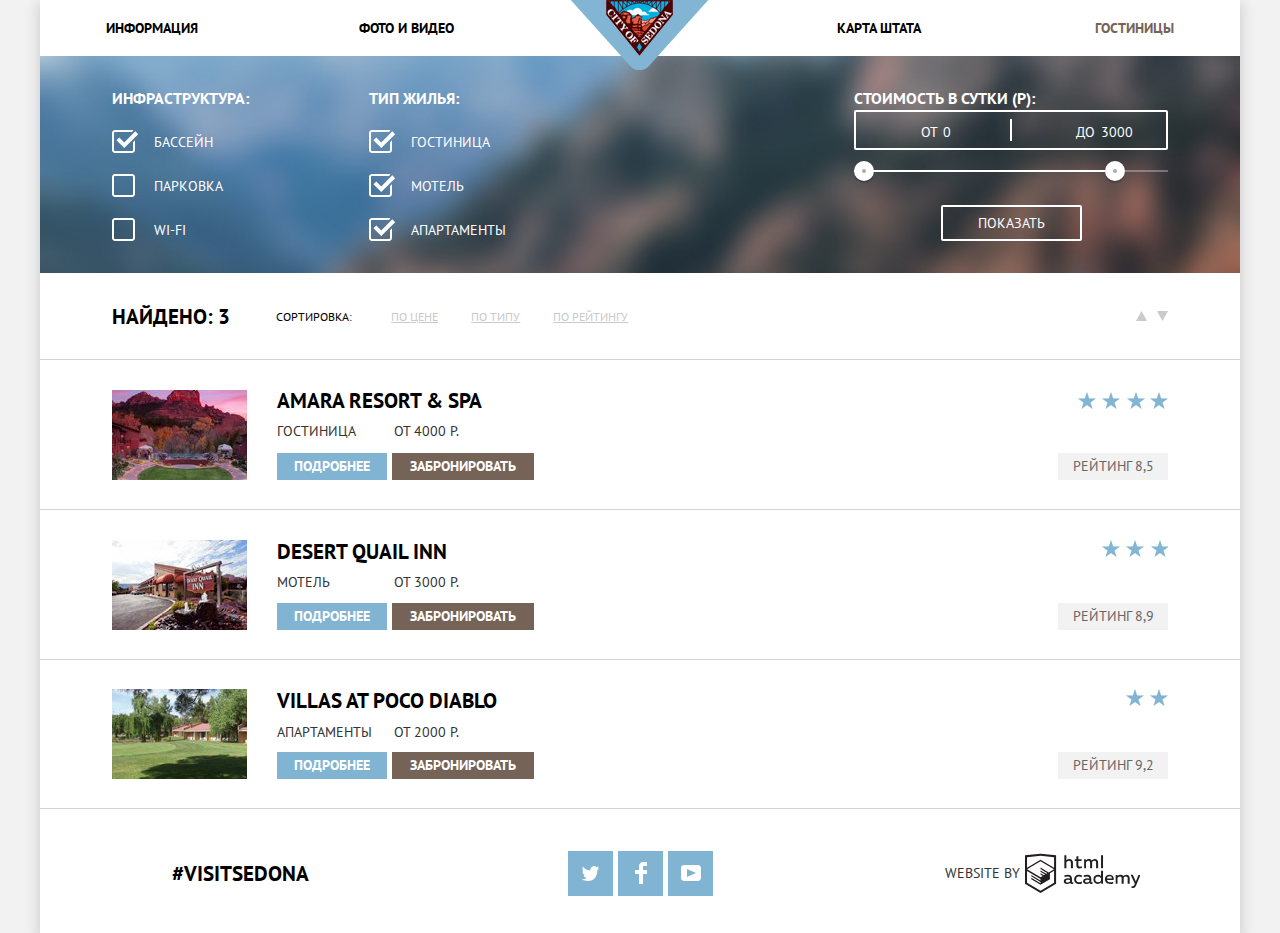
==== hotels.html @ 4eed8788 "финал" ====
<!DOCTYPE html>
<html lang="ru">
  <head>
    <meta charset="utf-8">
    <title>Седона-Отели</title>
    <link rel="stylesheet" href="css/normalize.css">
    <link rel="stylesheet" href="https://fonts.googleapis.com/css?family=PT+Sans:400,700">
    <link rel="stylesheet" href="css/min-styles.css">
  </head>
  <body>
   <div class="body-container">
    <header class="main-header">
      <nav class="main-nav">
        <ul class="main-linkslist">
          <li class="main-links-left"><a href="info.html">Информация</a></li>
          <li class="main-links-left"><a href="http://www.google.com">Фото и видео</a></li>
          <li class="main-links-right"><a href="http://www.google.com">Карта штата</a></li>
          <li class="main-links-right current-page"><a href="hotels.html">Гостиницы</a></li>
        </ul>
        <a class="header-logo" href="index.html">
          <img class="top-logo" src="img/logo.png" width="138" height="70" alt="Логотип Седона" title="Логотип Седона">
        </a>
      </nav>
    </header>
    
    <section class="hotels-form">
      <h2 class="visually-hidden">Список отелей</h2>
      <form action="https://echo.htmlacademy.ru" method="post">
      <h1 class="visually-hidden">Фильтр поиска гостиниц</h1>
      <div class="form-wrapper">
         <div class="form-infra">
             <span>ИНФРАСТРУКТУРА:</span>
                 <input type="checkbox" id="pool" name="pool"  checked>
                 <label tabindex="0" for="pool">БАССЕЙН</label>
             
                 <input type="checkbox" id="parking" name="parking" tabindex="0">
                 <label tabindex="0" for="parking">ПАРКОВКА</label>
                    
                 <input type="checkbox" id="wifi" name="wifi" tabindex="0">
                 <label tabindex="0" for="wifi">WI-FI</label>     
          </div>
          <div class="form-types">
              <span>ТИП ЖИЛЬЯ:</span>
                 <input type="checkbox" id="motel" name="motel" tabindex="0" checked >
                 <label tabindex="0" for="motel">ГОСТИНИЦА</label>
               
                 <input type="checkbox" name="hotel" id="hotel" tabindex="0" checked>
                 <label tabindex="0" for="hotel">МОТЕЛЬ</label>
                
                 <input type="checkbox" id="apartment" name="apartment" tabindex="0" checked>
                 <label tabindex="0" for="apartment">АПАРТАМЕНТЫ</label>
          </div>
          <div class="form-table">
              <p>Стоимость в сутки (р):</p>
              <div class="price-controls">
                  <label class="min-price">от <input type="text" name="min-price" value="0"></label>
                  <label class="max-price">до <input type="text" name="max-price" value="3000"></label>
              </div>
              <div class="range-controls">
                          <div class="scale">
                              <div class="bar"></div>
                          </div>
                            <div class="range-toggle range-toggle-min"></div>
                            <div class="range-toggle range-toggle-max"></div>
              </div>
              <button class="btn-transparent" type="submit">Показать</button>
          </div>
      </div>
      </form>
    </section>
    <section class="search-results">
        <h2 class="visually-hidden">Результаты поиска отеля</h2>
                <div class="found"><span>НАЙДЕНО: 3</span></div>
                <div class="sort-found">
                <ul class="sort-section">                
                <li><span>СОРТИРОВКА:</span></li>
                <li><a class="sort-price" href="#">ПО ЦЕНЕ</a></li>
                <li><a class="sort-type" href="#">ПО ТИПУ</a></li>
                <li><a class="sort-rate" href="#">ПО РЕЙТИНГУ</a></li>
            </ul>
        <div class="sort-buttons">
            <a class="sort-button" href="#">    
                <svg version="1.1" class="sort-button" id="btn-up" xmlns="http://www.w3.org/2000/svg" xmlns:xlink="http://www.w3.org/1999/xlink" x="0px" y="0px"
                 width="11px" height="10px" viewBox="0 0 11 10" enable-background="new 0 0 11 10" xml:space="preserve">
                <polygon class="sort-button" fill="#cacaca" points="5.5,0 0,10 11,10 "/>
                </svg>
            </a>
            <a class="sort-button" href="#" >
                <svg version="1.1" class="sort-button" id="btn-down" xmlns="http://www.w3.org/2000/svg" xmlns:xlink="http://www.w3.org/1999/xlink" x="0px"   y="0px"
                width="11px" height="10px" viewBox="0 0 11 10" enable-background="new 0 0 11 10" xml:space="preserve">
                <polyline class="sort-button" fill="#cacaca" points="5.5,10 0,0 11,0 "/>
                </svg>
            </a>       
                    </div>
        </div>
    </section>

    <section class="hotels-results">

      <div class="result-item">
          <div class="flex-img"><img src="img/amara-resort.jpg" width="135" height="90" alt="AMARA RESORT &amp; SPA" title="AMARA RESORT &amp; SPA"></div>
        <div class="box-flex">
        <div class="hotel-flex">    
            <a class="hotel-name" href="#" target="_blank">AMARA RESORT &amp; SPA</a>
            <img src="img/hotel-stars.png" width="90" height="17" alt="Рейтинг заведения" title="Рейтинг заведения">
        </div>
        <div class="hotel-price">
            <span>ГОСТИНИЦА</span>
            <span>ОТ 4000 Р.</span>
        </div>
        <div class="hotel-details">
        <a class="button-details" href="#" target="_blank">ПОДРОБНЕЕ</a>
        <a class="button-book" href="#">ЗАБРОНИРОВАТЬ</a>
        <span class="rate-info">РЕЙТИНГ 8,5</span>
        </div>
        </div>
      </div>

      <div class="result-item">
          <div class="flex-img"><img src="img/desert.jpg" width="135" height="90" alt="DESERT QUAIL INN" title="DESERT QUAIL INN"></div>
          <div class="box-flex">
          <div class="hotel-flex">
          <a class="hotel-name" href="#" target="_blank">DESERT QUAIL INN</a>
              <div class="three-stars"><img src="img/hotel-stars.png" width="90" height="17" alt="Рейтинг заведения" title="Рейтинг заведения"></div>
              </div>
          <div class="hotel-price">
              <span>МОТЕЛЬ</span>
              <span>ОТ 3000 Р.</span>
          </div>
          <div class="hotel-details">
          <a class="button-details" href="#" target="_blank">ПОДРОБНЕЕ</a>
          <a class="button-book" href="#">ЗАБРОНИРОВАТЬ</a>
          <span class="rate-info">РЕЙТИНГ 8,9</span>
          </div>
          </div>
      </div>

      <div class="result-item">
        <div class="flex-img"><img src="img/villas.jpg" width="135" height="90" alt="VILLAS AT POCO DIABLO" title="VILLAS AT POCO DIABLO"></div>
        <div class="box-flex">
        <div class="hotel-flex">
        <a class="hotel-name" href="#" target="_blank">VILLAS AT POCO DIABLO</a>
        <div class="two-stars"><img src="img/hotel-stars.png" width="90" height="17" alt="Рейтинг заведения" title="Рейтинг заведения"></div>
        </div>
        <div class="hotel-price">
            <span>АПАРТАМЕНТЫ</span>
            <span>ОТ 2000 Р.</span> 
        </div>
        <div class="hotel-details">
        <a class="button-details" href="#" target="_blank">ПОДРОБНЕЕ</a>
        <a class="button-book" href="#">ЗАБРОНИРОВАТЬ</a>
        <span class="rate-info">РЕЙТИНГ 9,2</span>
      </div>
      </div>
      </div>
    </section>

    <footer class="hotel-footer">
          
            
             <span class="hash">#visitsedona</span>
              
            <div class="footer-social">
              <ul class="footer-links">
                <li><a class="social-button" href="#"><img src="img/t.svg" width="17" height="15" alt="Twitter icon" title="Наш Twitter"></a></li>
                <li><a class="social-button" href="#"><img src="img/fb-icon.svg" width="12" height="22" alt="Facebook icon" title="Наш Facebook"></a></li>
                <li><a class="social-button" href="#"><img src="img/youtube.svg" width="20" height="16" alt="Youtube icon" title="Наш Youtube"></a></li>
              </ul>
            </div>
            <div class="website-logo">
              <span class="website-span">website by</span>
                <div class="website-link"><a href="https://htmlacademy.ru/intensive/htmlcss" target="_blank">
                    <svg class="html-logo" id="Layer_1" data-name="Layer 1" xmlns="http://www.w3.org/2000/svg" viewBox="0 0 113 39" width="115" height="41"><title>HTML Академия</title><path class="html-logo" d="M401.93,351.51a2.07,2.07,0,0,0,.58-0.11v1.4a3.41,3.41,0,0,1-1.24.22,1.75,1.75,0,0,1-1.75-1,5.08,5.08,0,0,1-3.3,1.13c-1.59,0-3.06-.87-3.06-2.68,0-2.24,2.08-2.93,3.9-2.93a11.63,11.63,0,0,1,2.28.26v-0.31c0-1.09-.8-1.86-2.3-1.86a7.79,7.79,0,0,0-3.15.67v-1.79a10.72,10.72,0,0,1,3.35-.58c2.48,0,4,1.18,4,3.83v3.14A0.57,0.57,0,0,0,401.93,351.51Zm-6.76-1.19a1.42,1.42,0,0,0,1.64,1.29,3.56,3.56,0,0,0,2.53-1V349.1a10.21,10.21,0,0,0-1.9-.22C396.34,348.89,395.17,349.23,395.17,350.33Z" transform="translate(-355.09 -323.29)" fill="#231f20"/><path class="html-logo" d="M408.15,343.91a5.29,5.29,0,0,1,2.7.67v1.79a4.28,4.28,0,0,0-2.42-.73,2.89,2.89,0,1,0,0,5.76,5.26,5.26,0,0,0,2.55-.67v1.8a6.58,6.58,0,0,1-2.9.6,4.42,4.42,0,0,1-4.72-4.54A4.54,4.54,0,0,1,408.15,343.91Z" transform="translate(-355.09 -323.29)" fill="#231f20"/><path class="html-logo" d="M420.93,351.51a2.07,2.07,0,0,0,.58-0.11v1.4a3.41,3.41,0,0,1-1.24.22,1.75,1.75,0,0,1-1.75-1,5.08,5.08,0,0,1-3.3,1.13c-1.59,0-3.06-.87-3.06-2.68,0-2.24,2.08-2.93,3.9-2.93a11.63,11.63,0,0,1,2.28.26v-0.31c0-1.09-.8-1.86-2.3-1.86a7.79,7.79,0,0,0-3.15.67v-1.79a10.72,10.72,0,0,1,3.35-.58c2.48,0,4,1.18,4,3.83v3.14A0.57,0.57,0,0,0,420.93,351.51Zm-6.76-1.19a1.42,1.42,0,0,0,1.64,1.29,3.56,3.56,0,0,0,2.53-1V349.1a10.21,10.21,0,0,0-1.9-.22C415.33,348.89,414.17,349.23,414.17,350.33Z" transform="translate(-355.09 -323.29)" fill="#231f20"/><path class="html-logo" d="M431.76,340.14V352.9H430v-1.39a4.07,4.07,0,0,1-3.35,1.62,4.62,4.62,0,0,1,0-9.22,4,4,0,0,1,3.15,1.37v-5.14h2ZM427,345.62a2.9,2.9,0,0,0,0,5.8,3,3,0,0,0,2.79-1.84v-2.13A3.06,3.06,0,0,0,427,345.62Z" transform="translate(-355.09 -323.29)" fill="#231f20"/><path class="html-logo" d="M438.08,343.91c3.48,0,4.68,2.81,4.12,5.34h-6.58c0.22,1.57,1.75,2.22,3.35,2.22a6.41,6.41,0,0,0,2.77-.62v1.68a7.5,7.5,0,0,1-3.14.6c-2.68,0-5-1.53-5-4.61A4.39,4.39,0,0,1,438.08,343.91Zm0.09,1.62a2.39,2.39,0,0,0-2.57,2.26h4.85A2.06,2.06,0,0,0,438.17,345.53Z" transform="translate(-355.09 -323.29)" fill="#231f20"/><path class="html-logo" d="M444.19,352.9v-8.75h1.73v1.09a4,4,0,0,1,2.92-1.33,3,3,0,0,1,2.73,1.4,4.33,4.33,0,0,1,3.06-1.4,3.21,3.21,0,0,1,3.32,3.52v5.47h-2v-5.41a1.67,1.67,0,0,0-1.73-1.84,2.94,2.94,0,0,0-2.17,1.18c0,0.2,0,.4,0,0.6v5.47h-2v-5.41a1.67,1.67,0,0,0-1.73-1.84,3.11,3.11,0,0,0-2.32,1.35v5.91h-2Z" transform="translate(-355.09 -323.29)" fill="#231f20"/><path class="html-logo" d="M466.56,344.15h2l-4.1,9.93c-0.95,2.28-2.19,3-3.52,3a5,5,0,0,1-1.15-.15v-1.66a3,3,0,0,0,.89.13c0.95,0,1.66-.67,2.17-2l0.18-.44-4.16-8.82H461l3,6.6Z" transform="translate(-355.09 -323.29)" fill="#231f20"/><path class="html-logo" d="M395.75,324.82v5a4,4,0,0,1,2.83-1.2,3.41,3.41,0,0,1,3.61,3.57v5.41h-2v-5.16a1.9,1.9,0,0,0-2-2.1,3.08,3.08,0,0,0-2.44,1.46v5.8h-2V324.82h2Z" transform="translate(-355.09 -323.29)" fill="#231f20"/><path class="html-logo" d="M407.52,325.71v3.12h3.17v1.71h-3.17v4c0,1.15.53,1.53,1.66,1.53a4.71,4.71,0,0,0,1.77-.35v1.68a7.14,7.14,0,0,1-2.35.38,2.68,2.68,0,0,1-3-2.88v-4.38H404v-1.71h1.57v-2.64Z" transform="translate(-355.09 -323.29)" fill="#231f20"/><path class="html-logo" d="M413.19,337.58v-8.75h1.73v1.09a4,4,0,0,1,2.92-1.33,3,3,0,0,1,2.73,1.4,4.33,4.33,0,0,1,3.06-1.4,3.21,3.21,0,0,1,3.32,3.52v5.47h-2v-5.41a1.67,1.67,0,0,0-1.73-1.84,2.94,2.94,0,0,0-2.17,1.18c0,0.2,0,.4,0,0.6v5.47h-2v-5.41a1.67,1.67,0,0,0-1.73-1.84,3.11,3.11,0,0,0-2.32,1.35v5.91h-2Z" transform="translate(-355.09 -323.29)" fill="#231f20"/><rect class="html-logo" x="74.72" y="1.52" width="1.95" height="12.76" fill="#231f20"/><path class="html-logo" d="M370.53,323.31l-0.16,0-15.28,1.6v28L370.37,362l15.28-9.09v-28Zm13.12,28.45-13.28,7.9-13.28-7.9V340.28l13.22,7.87,0,1.43-9.07-5.4v1.38l9.11,5.47,0,1.46-9.1-5.42v1.38l9.11,5.47h0l9.19-5.5v-1.39h0v-4.52l4.1-2.45v11.67Zm0-13.16L380,340.74h0l-1.68,1-8-4.76v1.38l6.84,4.07-0.06,0-0.15.09-1,.57-5.64-3.36v1.38l4.45,2.65-1.05.7,0,0-3.36-2v1.38l2.21,1.3-2.25,1.35-13.16-7.82,13.17-7.92h0Zm0-1.39-13.35-7.87h0l-13.2,7.86v-10.5l13.28-1.39,13.28,1.39v10.51Z" transform="translate(-355.09 -323.29)" fill="#231f20"/>
      </svg>

      
                </a>
                </div>
            </div>
            
        </footer>
    </div>
  </body>
</html>
---- css/min-styles.css ----
.main-linkslist a,body{font-size:14px;font-family:"PT Sans",Arial,sans-serif;text-transform:uppercase}.feature-list h3,.main-linkslist a,body{text-transform:uppercase}.body-container{margin-left:40px;margin-right:40px;box-shadow:0 5px 12px 2px rgba(194,194,194,.72);box-sizing:border-box;max-width:1200px}body{margin:0;padding:0;color:#333;font-weight:400;line-height:21px;background-color:#f2f2f2}.intro-box,.main-nav,.top-text{background-color:#fff}a{text-decoration:none}.main-nav{position:relative;height:56px}.header-logo{position:absolute;bottom:-1px;left:50%;top:34%;z-index:1;transform:translate(-50%,-50%)}.feature-list,.footer-links,.main-linkslist{list-style:none}.main-linkslist{padding-left:5.5%;padding-right:5.5%;display:flex;justify-content:space-between;margin:0}.main-linkslist li{width:20%;padding-top:15px}.main-features,.shape-top{width:100%}.main-linkslist li:first-child{text-align:left;padding-right:2.27%}.main-linkslist li:nth-child(2){text-align:left;padding-right:9%}.main-linkslist li:last-child,.main-linkslist li:nth-child(3){text-align:right;padding-left:2.27%}.feature-left,.feature-list,.feature-right-bridge,.intro-box,.top-text,aside{text-align:center}.main-linkslist a{color:#000;font-weight:700;line-height:26px}.intro-box h1,.main-text-under{font-family:"PT Sans" Arial sans-serif;line-height:26px}.main-linkslist a:hover{color:#81b3d2}.main-linkslist a:active{color:#cacaca}.main-linkslist a:focus{color:#81b3d2}.current-page a{color:#766357}.top-text{position:relative;height:510px;background-image:url(../img/background-photo.jpg);background-repeat:no-repeat;background-size:cover;background-position:50% 21%}.feature-left-bridge,.feature-right{background-repeat:no-repeat;background-size:cover;background-position:50% 54%}.shape-top{position:absolute;bottom:0;left:0}.welcome{margin-top:76px}.intro-box{display:flex;flex-direction:column;align-items:center;justify-content:center;height:215px}.feature-list,.main-features{flex-direction:row;display:flex}.intro-box h1{font-size:21px;color:#000;font-weight:700;padding-top:5px}.main-text-under{font-size:14px;color:#333;font-weight:400}.feature-left{display:flex;flex-direction:column;justify-content:space-between;align-items:center;background-color:#81b3d2;width:33%;height:255px;color:#fff;padding:47px 0 60px;box-sizing:border-box}.feature-left h2,.feature-left p,.feature-list{padding:0;margin:0}.feature-right{background-color:#fff;background-image:url(../img/Layer-10.jpg);width:67%;height:255px}.feature-list h3{font-size:21px;font-family:"PT Sans";color:#000;font-weight:700;line-height:21px}aside h3,aside p{font-family:"PT Sans",Arial,sans-serif}.feature-list{width:100%;justify-content:space-around}.feature-list li{width:33%}.main-features-reverse{display:flex;flex-direction:row}.feature-right-bridge{display:flex;flex-direction:column;justify-content:space-between;align-items:center;background-color:#81b3d2;width:33%;height:255px;color:#fff;padding:47px 0 60px;box-sizing:border-box}.feature-right-bridge h2,.feature-right-bridge p{margin:0;padding:0}.feature-left-bridge{background-color:#fff;background-image:url(../img/Layer-5.jpg);width:67%;height:255px}.feature-box,.feature-box ul{height:330px}.feature-box{background-color:#fff;display:flex;justify-content:center;align-items:center}.feature-box li,.second-feature-box li{flex-direction:column;box-sizing:border-box;display:flex}.feature-box li{height:100%;justify-content:space-between;align-items:center;padding:60px 0 80px}.feature-box h3,.feature-box p,.second-feature-box h3,.second-feature-box p{margin:0;padding:0}.second-feature-box{display:flex;justify-content:center;align-items:center;height:255px;background-color:#f2f2f2}.second-feature-box ul{height:255px}.second-feature-box li{height:100%;justify-content:space-between;align-items:center;padding:49px 0 60px}.website-link a,aside{flex-direction:column}aside{background-color:#fff;height:295px;display:flex;justify-content:flex-start;align-items:center}aside h3{font-size:30px;line-height:36px;font-weight:700;margin-top:57px;margin-bottom:0;padding:0}aside p{font-size:14px;line-height:24px;font-weight:400;padding-top:5px;color:#000}.position-box{position:relative}.first-calendar{position:absolute;right:5px;top:4.5px;opacity:.3}.first-calendar:hover,.second-calendar:hover{opacity:1}.first-calendar:active,.second-calendar:active{fill:#81b3d2}.second-calendar{position:absolute;right:5px;top:70px;opacity:.3}.kids-minus,.kids-plus,.position-minus,.position-plus{color:#a9a9a9;font-size:30px;position:absolute;top:24%}.position-plus{right:4%}.position-minus{left:56%}.kids-plus{right:5%}.kids-minus{left:42%}.kids-minus:hover,.kids-plus:hover,.position-minus:hover,.position-plus:hover{color:#000}.kids-minus:active,.kids-plus:active,.position-minus:active,.position-plus:active{color:#81b3d2}.hash,.search2{color:#000}.adults-line{width:50%}.kids-line{width:62%}.main-footer{display:flex;flex-direction:column-reverse;position:relative;height:595px;background-color:#fff}.footer-wrap,.hotel-footer{flex-direction:row;height:120px;background-color:#fff;display:flex}.hotels-form p{margin:0;padding:0;font-size:16px;line-height:21px;font-weight:700;font-family:"PT Sans",Arial,sans-serif}.hash,.search-top,.search2{font-size:21px}.form-button,.position-box input,.position-box label,.position-box-people input,.position-box-people label,.search-top,.search2{line-height:26px;font-weight:700;font-family:"PT Sans",Arial,sans-serif;text-transform:uppercase}.footer-wrap{padding-bottom:5px;justify-content:flex-start;align-items:center;opacity:.9;width:100%;position:absolute;z-index:5}.hotel-footer{padding-top:4px;justify-content:flex-start;align-items:center}.footer-links{display:flex;flex-direction:row;justify-content:center;margin:0;padding:0}.footer-social,.found{justify-content:flex-start}.footer-social{display:flex;align-items:center;padding-left:21.6%;width:150px}.social-button{display:flex;justify-content:center;align-items:center;width:45px;height:45px;margin-right:5px;background-color:#81b3d2;box-sizing:inherit}.social-button:hover{background-color:#669ec0}.social-button:active{background-color:#5496bd}.social-button img:active{opacity:.3}.hash{font-weight:700;padding-left:11%}.website-logo{display:flex;align-items:center;justify-content:center;padding-left:18.5%}svg:hover .html-logo{fill:#669ec0}svg:active .html-logo{fill:#bdbbbc}.website-link a{display:flex;justify-content:center;align-items:center}.website-link,.website-span{padding-left:5px}.search-form{width:570px;height:480px}.map{width:100%;height:595px;border:0}.search-hotel-form,.search-top{width:570px;position:absolute;left:24.8%}.search-hotel-form{display:flex;animation:bounce .4s;z-index:12;flex-direction:column;justify-content:flex-start;align-items:center;background:#fff;top:2171px;height:400px;box-shadow:0 17px 25px 5px rgba(204,204,204,.52)}.search-hide{display:none}@keyframes bounce{0%{transform:translateY(900px)}100%,70%,90%{transform:translateY(0)}}.search-top{display:flex;justify-content:center;align-items:center;background-color:#766357;height:87px;color:#fff;border-style:none;top:2084px}.search-top:hover{background-color:#604e43}.search-top:active{background-color:#503e33;color:#928a85}.search-top h3{color:#fff}.form-text{background-color:#f2f2f2}.form-text:hover{background-color:#ebebeb}.form-text:focus{background-color:#fff;border:1px solid #e5e5e5}.position-box{display:flex;flex-direction:column;margin-top:55px;box-sizing:inherit}.flex-adults,.flex-align{justify-content:space-between;display:flex}.flex-align{align-items:center;margin-bottom:30px;box-sizing:inherit}.position-box input{width:73%;height:35px;padding-left:12px;box-sizing:inherit}.flex-adults{align-items:center;width:225px;position:relative}.flex-kids{display:flex;justify-content:space-between;align-items:center;width:40%;position:relative}.position-box-people{width:100%;display:flex;flex-direction:row;justify-content:space-between;margin-bottom:55px;box-sizing:inherit}.position-box-people input{background-color:#f2f2f2;height:35px;text-align:center;box-sizing:inherit}.position-box input,.position-box label,.position-box-people input,.position-box-people label{font-size:14px;color:#000;border-style:hidden}.form-button{width:460px;height:60px;background-color:#81b3d2;font-size:21px;color:#fff;border-style:none}.form-button:hover{background-color:#669ec0}.form-button:active{background-color:#5496bd;color:#94b9d2}.hotels-form{height:217px;background-color:#fff;background-image:url(../img/hotels-background.jpg);background-repeat:no-repeat;background-size:cover;background-position:center}.form-wrapper{display:flex;flex-direction:row;padding:0 72px;justify-content:flex-start;height:217px}.form-types{margin-left:11.4%}.form-table{margin-left:auto}.form-infra span,.form-types span{font-size:16px;font-family:"PT Sans",Arial,sans-serif;color:#fff;font-weight:700;text-transform:uppercase}.form-infra,.form-table,.form-types{display:flex;flex-direction:column;justify-content:space-between;padding:32px 0;height:100%;box-sizing:border-box;color:#fff;font-weight:700}.form-infra label,.form-table label,.form-types label{font-size:14px;font-family:"PT Sans",Arial,sans-serif;color:#fff;font-weight:400;text-transform:uppercase}.form-infra input[type=checkbox],.form-infra input[type=checkbox]:checked,.form-types input[type=checkbox],.form-types nput[type=checkbox]:checked{display:none}.form-infra label,.form-types label{padding-left:42px;padding-top:2px;box-sizing:inherit}.form-infra input[type=checkbox]:checked+label,.form-types input[type=checkbox]:checked+label{content:"";display:inline-block;height:23px;vertical-align:middle;background-image:url(../img/method.svg);background-repeat:no-repeat}.form-infra input[type=checkbox]+label,.form-types input[type=checkbox]+label{content:"";display:inline-block;height:23px;vertical-align:middle;background-image:url(../img/checkbox-off.svg);background-repeat:no-repeat}.filter-range{width:330px;color:#fff;text-transform:uppercase}.filter-range-title{margin-bottom:9px;font-weight:600;font-size:16px;line-height:21px}.price-controls{position:relative;height:36px;margin-bottom:20px;font-size:0;border:2px solid #fff;border-radius:2px}.price-controls::after{content:"";position:absolute;top:50%;left:50%;width:2px;height:22px;background:#fff;transform:translate(-50%,-50%)}.price-controls label{display:inline-block;font-size:14px;line-height:38px;vertical-align:top;cursor:pointer}.price-controls .max-price,.price-controls .min-price{width:90px;padding-left:65px}.price-controls input{width:50px;margin:0;color:inherit;font:inherit;background:0 0;border:none}.found,.sort-section{font-family:"PT Sans",Arial,sans-serif}.range-controls{position:relative;margin-bottom:32px}.range-controls .scale{height:2px;background:rgba(255,255,255,.3)}.range-controls .bar{width:80%;height:2px;background:#fff}.range-toggle{position:absolute;top:-9px;width:4px;height:4px;background:#ababab;border:8px solid #fff;border-radius:50%;box-shadow:0 2px 1px 0 rgba(0,1,1,.2);cursor:pointer}.range-toggle:hover{background:#1c4f80}.range-toggle-min{left:0}.range-toggle-max{left:80%}.btn-transparent{display:block;margin:0 auto;padding:6px 35px;font-size:14px;line-height:20px;color:#fff;text-transform:uppercase;background:0 0;border:2px solid #fff;border-radius:2px;cursor:pointer}.btn-transparent:hover{color:#000;background:#fff}.search-results{display:flex;flex-direction:row;height:86px;padding:0 72px;background-color:#fff;box-sizing:inherit}.search-results ul{padding:0}.sort-buttons{display:flex;align-items:center;margin-left:auto}.sort-button:nth-child(2){margin-left:10px}svg:active .sort-button{opacity:1;fill:#81b3d2}.found{display:flex;align-items:center;font-size:21px;color:#000;font-weight:700;text-transform:uppercase;width:13%}.sort-found{display:flex;justify-content:flex-start;align-items:center;width:87%;margin-left:auto}.sort-section li:first-child{margin-right:36px;margin-left:27px;color:#000}.sort-section li:nth-child(2),.sort-section li:nth-child(3){margin-right:30px}.sort-section{font-size:12px;line-height:18px;font-weight:400;text-transform:uppercase;color:#cacaca}.sort-section a:link{color:#cacaca;text-decoration:underline}.sort-section a:hover{color:#81b3d2;text-decoration:underline}.sort-section a:active{color:#000;text-decoration:none}.search-results li{display:inline-block;vertical-align:middle}.result-item{display:flex;flex-direction:row;justify-content:flex-start;align-items:center;height:150px;box-sizing:border-box;width:100%;padding:30px 72px;border-top:1px solid #d3d3d3;background-color:#fff}.result-item:nth-child(3){border-bottom:1px solid #d3d3d3}.flex-img{display:flex;justify-content:center;align-items:center}.box-flex{display:flex;flex-direction:column;justify-content:space-between;width:100%;height:90px;margin-left:30px}.three-stars,.two-stars{margin-left:auto;overflow:hidden}.hotel-name{font-size:21px;font-family:"PT Sans" Arial sans-serif;color:#000;font-weight:700;text-transform:uppercase}.hotel-name:hover{color:#81b3d2}.hotel-name:active{color:#cacaca}.three-stars{width:66px}.two-stars{width:42px}.hotel-flex{display:flex;flex-direction:row;justify-content:space-between;align-items:center}.hotel-flex h3{margin:0;padding:0}.hotel-price{display:flex;flex-direction:row;justify-content:space-between;align-items:flex-end;width:182px}.hotel-details{display:flex;justify-content:flex-start;flex-direction:row}.button-book,.button-details{justify-content:center;font-weight:700;display:flex;height:27px;font-size:14px;font-family:"PT Sans",Arial,sans-serif;text-transform:uppercase}.button-details{align-items:center;width:110px;background-color:#81b3d2;color:#fff;margin-right:5px}.button-details:hover{background-color:#669ec0}.button-details:active{background-color:#5496bd;color:#88b6d1}.button-book{align-items:center;width:142px;background-color:#766357;color:#fff}.button-book:hover{background-color:#604e43}.button-book:active{background-color:#503e33;color:#857871}.rate-info{display:flex;justify-content:center;align-items:center;height:27px;width:110px;background-color:#f2f2f2;font-size:14px;font-family:"PT Sans",Arial,sans-serif;color:#666;font-weight:400;text-transform:uppercase;margin-left:auto}.search-hotel-form input{border:1px solid #fff}.visually-hidden{position:absolute;width:1px;height:1px;margin:-1px;border:0;padding:0;clip:rect(0 0 0 0);overflow:hidden}
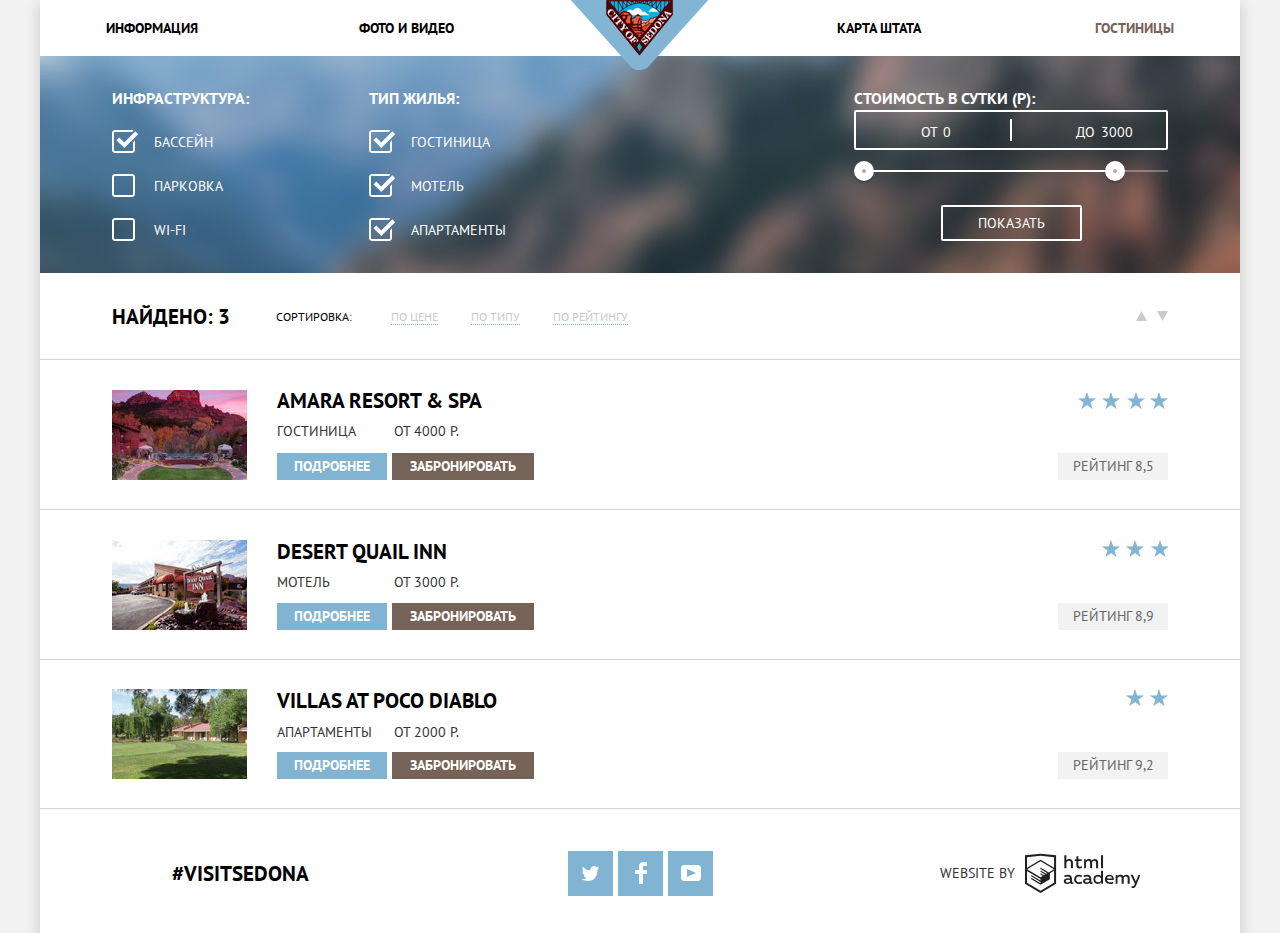
==== commit 9fa38457: "правки после проверки" ====
--- a/hotels.html
+++ b/hotels.html
@@ -5,7 +5,7 @@
     <title>Седона-Отели</title>
     <link rel="stylesheet" href="css/normalize.css">
     <link rel="stylesheet" href="https://fonts.googleapis.com/css?family=PT+Sans:400,700">
-    <link rel="stylesheet" href="css/min-styles.css">
+    <link rel="stylesheet" href="css/styles.css">
   </head>
   <body>
    <div class="body-container">
@@ -31,39 +31,39 @@
          <div class="form-infra">
              <span>ИНФРАСТРУКТУРА:</span>
                  <input type="checkbox" id="pool" name="pool"  checked>
-                 <label tabindex="0" for="pool">БАССЕЙН</label>
+                 <label tabindex="0" for="pool" aria-label="Бассейн">БАССЕЙН</label>
              
                  <input type="checkbox" id="parking" name="parking" tabindex="0">
-                 <label tabindex="0" for="parking">ПАРКОВКА</label>
+                 <label tabindex="0" for="parking" aria-label="Парковка">ПАРКОВКА</label>
                     
                  <input type="checkbox" id="wifi" name="wifi" tabindex="0">
-                 <label tabindex="0" for="wifi">WI-FI</label>     
+                 <label tabindex="0" for="wifi" aria-label="Wifi">WI-FI</label>     
           </div>
           <div class="form-types">
               <span>ТИП ЖИЛЬЯ:</span>
                  <input type="checkbox" id="motel" name="motel" tabindex="0" checked >
-                 <label tabindex="0" for="motel">ГОСТИНИЦА</label>
+                 <label tabindex="0" for="motel" aria-label="Гостиница">ГОСТИНИЦА</label>
                
                  <input type="checkbox" name="hotel" id="hotel" tabindex="0" checked>
-                 <label tabindex="0" for="hotel">МОТЕЛЬ</label>
+                 <label tabindex="0" for="hotel" aria-label="Мотель">МОТЕЛЬ</label>
                 
                  <input type="checkbox" id="apartment" name="apartment" tabindex="0" checked>
-                 <label tabindex="0" for="apartment">АПАРТАМЕНТЫ</label>
+                 <label tabindex="0" for="apartment" aria-label="Апартаменты">АПАРТАМЕНТЫ</label>
           </div>
           <div class="form-table">
               <p>Стоимость в сутки (р):</p>
               <div class="price-controls">
-                  <label class="min-price">от <input type="text" name="min-price" value="0"></label>
-                  <label class="max-price">до <input type="text" name="max-price" value="3000"></label>
+                  <label class="min-price">от <input type="text" name="min-price" value="0" aria-label="стоимость от"></label>
+                  <label class="max-price">до <input type="text" name="max-price" value="3000" aria-label="стоимость до"></label>
               </div>
               <div class="range-controls">
                           <div class="scale">
                               <div class="bar"></div>
                           </div>
-                            <div class="range-toggle range-toggle-min"></div>
-                            <div class="range-toggle range-toggle-max"></div>
+                            <div class="range-toggle range-toggle-min" aria-label="курсор стоимость от"></div>
+                            <div class="range-toggle range-toggle-max" aria-labrl="курсор стоимость до"></div>
               </div>
-              <button class="btn-transparent" type="submit">Показать</button>
+              <button class="btn-transparent" type="submit" aria-label="Показать результат поиска">Показать</button>
           </div>
       </div>
       </form>
@@ -74,18 +74,18 @@
                 <div class="sort-found">
                 <ul class="sort-section">                
                 <li><span>СОРТИРОВКА:</span></li>
-                <li><a class="sort-price" href="#">ПО ЦЕНЕ</a></li>
-                <li><a class="sort-type" href="#">ПО ТИПУ</a></li>
-                <li><a class="sort-rate" href="#">ПО РЕЙТИНГУ</a></li>
+                <li><a class="sort-price" href="#" aria-label="сортировка по цене">ПО ЦЕНЕ</a></li>
+                <li><a class="sort-type" href="#" aria-label="сортировка по типу">ПО ТИПУ</a></li>
+                <li><a class="sort-rate" href="#" aria-label="сортировка по рейтингу">ПО РЕЙТИНГУ</a></li>
             </ul>
         <div class="sort-buttons">
-            <a class="sort-button" href="#">    
+            <a class="sort-button" href="#" aria-label="сортировка списка вверх">    
                 <svg version="1.1" class="sort-button" id="btn-up" xmlns="http://www.w3.org/2000/svg" xmlns:xlink="http://www.w3.org/1999/xlink" x="0px" y="0px"
                  width="11px" height="10px" viewBox="0 0 11 10" enable-background="new 0 0 11 10" xml:space="preserve">
                 <polygon class="sort-button" fill="#cacaca" points="5.5,0 0,10 11,10 "/>
                 </svg>
             </a>
-            <a class="sort-button" href="#" >
+            <a class="sort-button" href="#" aria-label="сортировка списка вниз">
                 <svg version="1.1" class="sort-button" id="btn-down" xmlns="http://www.w3.org/2000/svg" xmlns:xlink="http://www.w3.org/1999/xlink" x="0px"   y="0px"
                 width="11px" height="10px" viewBox="0 0 11 10" enable-background="new 0 0 11 10" xml:space="preserve">
                 <polyline class="sort-button" fill="#cacaca" points="5.5,10 0,0 11,0 "/>
@@ -101,7 +101,7 @@
           <div class="flex-img"><img src="img/amara-resort.jpg" width="135" height="90" alt="AMARA RESORT &amp; SPA" title="AMARA RESORT &amp; SPA"></div>
         <div class="box-flex">
         <div class="hotel-flex">    
-            <a class="hotel-name" href="#" target="_blank">AMARA RESORT &amp; SPA</a>
+            <a class="hotel-name" href="#" target="_blank" aria-label="AMARA RESORT SPA">AMARA RESORT &amp; SPA</a>
             <img src="img/hotel-stars.png" width="90" height="17" alt="Рейтинг заведения" title="Рейтинг заведения">
         </div>
         <div class="hotel-price">
@@ -109,8 +109,8 @@
             <span>ОТ 4000 Р.</span>
         </div>
         <div class="hotel-details">
-        <a class="button-details" href="#" target="_blank">ПОДРОБНЕЕ</a>
-        <a class="button-book" href="#">ЗАБРОНИРОВАТЬ</a>
+        <a class="button-details" href="#" target="_blank" aria-label="подробнее">ПОДРОБНЕЕ</a>
+        <a class="button-book" href="#" aria-label="забронировать">ЗАБРОНИРОВАТЬ</a>
         <span class="rate-info">РЕЙТИНГ 8,5</span>
         </div>
         </div>
@@ -120,7 +120,7 @@
           <div class="flex-img"><img src="img/desert.jpg" width="135" height="90" alt="DESERT QUAIL INN" title="DESERT QUAIL INN"></div>
           <div class="box-flex">
           <div class="hotel-flex">
-          <a class="hotel-name" href="#" target="_blank">DESERT QUAIL INN</a>
+          <a class="hotel-name" href="#" target="_blank" aria-label="desert quail inn">DESERT QUAIL INN</a>
               <div class="three-stars"><img src="img/hotel-stars.png" width="90" height="17" alt="Рейтинг заведения" title="Рейтинг заведения"></div>
               </div>
           <div class="hotel-price">
@@ -128,8 +128,8 @@
               <span>ОТ 3000 Р.</span>
           </div>
           <div class="hotel-details">
-          <a class="button-details" href="#" target="_blank">ПОДРОБНЕЕ</a>
-          <a class="button-book" href="#">ЗАБРОНИРОВАТЬ</a>
+          <a class="button-details" href="#" target="_blank" aria-label="подробнее">ПОДРОБНЕЕ</a>
+          <a class="button-book" href="#" aria-label="забронировать">ЗАБРОНИРОВАТЬ</a>
           <span class="rate-info">РЕЙТИНГ 8,9</span>
           </div>
           </div>
@@ -139,7 +139,7 @@
         <div class="flex-img"><img src="img/villas.jpg" width="135" height="90" alt="VILLAS AT POCO DIABLO" title="VILLAS AT POCO DIABLO"></div>
         <div class="box-flex">
         <div class="hotel-flex">
-        <a class="hotel-name" href="#" target="_blank">VILLAS AT POCO DIABLO</a>
+        <a class="hotel-name" href="#" target="_blank" aria-label="villas at poco diablo">VILLAS AT POCO DIABLO</a>
         <div class="two-stars"><img src="img/hotel-stars.png" width="90" height="17" alt="Рейтинг заведения" title="Рейтинг заведения"></div>
         </div>
         <div class="hotel-price">
@@ -147,8 +147,8 @@
             <span>ОТ 2000 Р.</span> 
         </div>
         <div class="hotel-details">
-        <a class="button-details" href="#" target="_blank">ПОДРОБНЕЕ</a>
-        <a class="button-book" href="#">ЗАБРОНИРОВАТЬ</a>
+        <a class="button-details" href="#" target="_blank" aria-label="подробнее">ПОДРОБНЕЕ</a>
+        <a class="button-book" href="#" aria-label="забронировать">ЗАБРОНИРОВАТЬ</a>
         <span class="rate-info">РЕЙТИНГ 9,2</span>
       </div>
       </div>
@@ -162,14 +162,14 @@
               
             <div class="footer-social">
               <ul class="footer-links">
-                <li><a class="social-button" href="#"><img src="img/t.svg" width="17" height="15" alt="Twitter icon" title="Наш Twitter"></a></li>
-                <li><a class="social-button" href="#"><img src="img/fb-icon.svg" width="12" height="22" alt="Facebook icon" title="Наш Facebook"></a></li>
-                <li><a class="social-button" href="#"><img src="img/youtube.svg" width="20" height="16" alt="Youtube icon" title="Наш Youtube"></a></li>
+                <li><a class="social-button" href="#"><img src="img/t.svg" width="17" height="15" alt="Twitter icon" title="Наш Twitter"aria-label="наш твитер"></a></li>
+                <li><a class="social-button" href="#"><img src="img/fb-icon.svg" width="12" height="22" alt="Facebook icon" title="Наш Facebook" aria-label="наш фейсбук"></a></li>
+                <li><a class="social-button" href="#"><img src="img/youtube.svg" width="20" height="16" alt="Youtube icon" title="Наш Youtube" aria-label="нащ ютуб"></a></li>
               </ul>
             </div>
             <div class="website-logo">
               <span class="website-span">website by</span>
-                <div class="website-link"><a href="https://htmlacademy.ru/intensive/htmlcss" target="_blank">
+                <div class="website-link"><a href="https://htmlacademy.ru/intensive/htmlcss" target="_blank" aria-label="HTML Academy">
                     <svg class="html-logo" id="Layer_1" data-name="Layer 1" xmlns="http://www.w3.org/2000/svg" viewBox="0 0 113 39" width="115" height="41"><title>HTML Академия</title><path class="html-logo" d="M401.93,351.51a2.07,2.07,0,0,0,.58-0.11v1.4a3.41,3.41,0,0,1-1.24.22,1.75,1.75,0,0,1-1.75-1,5.08,5.08,0,0,1-3.3,1.13c-1.59,0-3.06-.87-3.06-2.68,0-2.24,2.08-2.93,3.9-2.93a11.63,11.63,0,0,1,2.28.26v-0.31c0-1.09-.8-1.86-2.3-1.86a7.79,7.79,0,0,0-3.15.67v-1.79a10.72,10.72,0,0,1,3.35-.58c2.48,0,4,1.18,4,3.83v3.14A0.57,0.57,0,0,0,401.93,351.51Zm-6.76-1.19a1.42,1.42,0,0,0,1.64,1.29,3.56,3.56,0,0,0,2.53-1V349.1a10.21,10.21,0,0,0-1.9-.22C396.34,348.89,395.17,349.23,395.17,350.33Z" transform="translate(-355.09 -323.29)" fill="#231f20"/><path class="html-logo" d="M408.15,343.91a5.29,5.29,0,0,1,2.7.67v1.79a4.28,4.28,0,0,0-2.42-.73,2.89,2.89,0,1,0,0,5.76,5.26,5.26,0,0,0,2.55-.67v1.8a6.58,6.58,0,0,1-2.9.6,4.42,4.42,0,0,1-4.72-4.54A4.54,4.54,0,0,1,408.15,343.91Z" transform="translate(-355.09 -323.29)" fill="#231f20"/><path class="html-logo" d="M420.93,351.51a2.07,2.07,0,0,0,.58-0.11v1.4a3.41,3.41,0,0,1-1.24.22,1.75,1.75,0,0,1-1.75-1,5.08,5.08,0,0,1-3.3,1.13c-1.59,0-3.06-.87-3.06-2.68,0-2.24,2.08-2.93,3.9-2.93a11.63,11.63,0,0,1,2.28.26v-0.31c0-1.09-.8-1.86-2.3-1.86a7.79,7.79,0,0,0-3.15.67v-1.79a10.72,10.72,0,0,1,3.35-.58c2.48,0,4,1.18,4,3.83v3.14A0.57,0.57,0,0,0,420.93,351.51Zm-6.76-1.19a1.42,1.42,0,0,0,1.64,1.29,3.56,3.56,0,0,0,2.53-1V349.1a10.21,10.21,0,0,0-1.9-.22C415.33,348.89,414.17,349.23,414.17,350.33Z" transform="translate(-355.09 -323.29)" fill="#231f20"/><path class="html-logo" d="M431.76,340.14V352.9H430v-1.39a4.07,4.07,0,0,1-3.35,1.62,4.62,4.62,0,0,1,0-9.22,4,4,0,0,1,3.15,1.37v-5.14h2ZM427,345.62a2.9,2.9,0,0,0,0,5.8,3,3,0,0,0,2.79-1.84v-2.13A3.06,3.06,0,0,0,427,345.62Z" transform="translate(-355.09 -323.29)" fill="#231f20"/><path class="html-logo" d="M438.08,343.91c3.48,0,4.68,2.81,4.12,5.34h-6.58c0.22,1.57,1.75,2.22,3.35,2.22a6.41,6.41,0,0,0,2.77-.62v1.68a7.5,7.5,0,0,1-3.14.6c-2.68,0-5-1.53-5-4.61A4.39,4.39,0,0,1,438.08,343.91Zm0.09,1.62a2.39,2.39,0,0,0-2.57,2.26h4.85A2.06,2.06,0,0,0,438.17,345.53Z" transform="translate(-355.09 -323.29)" fill="#231f20"/><path class="html-logo" d="M444.19,352.9v-8.75h1.73v1.09a4,4,0,0,1,2.92-1.33,3,3,0,0,1,2.73,1.4,4.33,4.33,0,0,1,3.06-1.4,3.21,3.21,0,0,1,3.32,3.52v5.47h-2v-5.41a1.67,1.67,0,0,0-1.73-1.84,2.94,2.94,0,0,0-2.17,1.18c0,0.2,0,.4,0,0.6v5.47h-2v-5.41a1.67,1.67,0,0,0-1.73-1.84,3.11,3.11,0,0,0-2.32,1.35v5.91h-2Z" transform="translate(-355.09 -323.29)" fill="#231f20"/><path class="html-logo" d="M466.56,344.15h2l-4.1,9.93c-0.95,2.28-2.19,3-3.52,3a5,5,0,0,1-1.15-.15v-1.66a3,3,0,0,0,.89.13c0.95,0,1.66-.67,2.17-2l0.18-.44-4.16-8.82H461l3,6.6Z" transform="translate(-355.09 -323.29)" fill="#231f20"/><path class="html-logo" d="M395.75,324.82v5a4,4,0,0,1,2.83-1.2,3.41,3.41,0,0,1,3.61,3.57v5.41h-2v-5.16a1.9,1.9,0,0,0-2-2.1,3.08,3.08,0,0,0-2.44,1.46v5.8h-2V324.82h2Z" transform="translate(-355.09 -323.29)" fill="#231f20"/><path class="html-logo" d="M407.52,325.71v3.12h3.17v1.71h-3.17v4c0,1.15.53,1.53,1.66,1.53a4.71,4.71,0,0,0,1.77-.35v1.68a7.14,7.14,0,0,1-2.35.38,2.68,2.68,0,0,1-3-2.88v-4.38H404v-1.71h1.57v-2.64Z" transform="translate(-355.09 -323.29)" fill="#231f20"/><path class="html-logo" d="M413.19,337.58v-8.75h1.73v1.09a4,4,0,0,1,2.92-1.33,3,3,0,0,1,2.73,1.4,4.33,4.33,0,0,1,3.06-1.4,3.21,3.21,0,0,1,3.32,3.52v5.47h-2v-5.41a1.67,1.67,0,0,0-1.73-1.84,2.94,2.94,0,0,0-2.17,1.18c0,0.2,0,.4,0,0.6v5.47h-2v-5.41a1.67,1.67,0,0,0-1.73-1.84,3.11,3.11,0,0,0-2.32,1.35v5.91h-2Z" transform="translate(-355.09 -323.29)" fill="#231f20"/><rect class="html-logo" x="74.72" y="1.52" width="1.95" height="12.76" fill="#231f20"/><path class="html-logo" d="M370.53,323.31l-0.16,0-15.28,1.6v28L370.37,362l15.28-9.09v-28Zm13.12,28.45-13.28,7.9-13.28-7.9V340.28l13.22,7.87,0,1.43-9.07-5.4v1.38l9.11,5.47,0,1.46-9.1-5.42v1.38l9.11,5.47h0l9.19-5.5v-1.39h0v-4.52l4.1-2.45v11.67Zm0-13.16L380,340.74h0l-1.68,1-8-4.76v1.38l6.84,4.07-0.06,0-0.15.09-1,.57-5.64-3.36v1.38l4.45,2.65-1.05.7,0,0-3.36-2v1.38l2.21,1.3-2.25,1.35-13.16-7.82,13.17-7.92h0Zm0-1.39-13.35-7.87h0l-13.2,7.86v-10.5l13.28-1.39,13.28,1.39v10.51Z" transform="translate(-355.09 -323.29)" fill="#231f20"/>
       </svg>
 
--- a/css/styles.css
+++ b/css/styles.css
@@ -0,0 +1,1228 @@
+.body-container {
+    margin: auto;
+    box-shadow: 0px 5px 12px 2px rgba(194,194,194,0.72);
+    box-sizing: border-box;
+    max-width: 1200px;
+}
+
+body {
+    
+    padding-left: 40px;
+    padding-right: 40px;
+    background-color: white;
+    font-size: 14px;
+    color: #333333;
+    font-weight: normal;
+    line-height: 21px;
+    font-family: "PT Sans", "Arial", sans-serif;
+    text-transform: uppercase;
+    background-color: #f2f2f2;
+}
+
+
+
+a {
+    text-decoration: none;
+}
+
+.main-nav {
+    position: relative;
+    height: 56px;
+    background-color: #ffffff;
+}
+
+.header-logo {
+    position: absolute;
+    top: 0;
+    bottom: -1px;
+    left: 50%;
+    top: 34%;
+    z-index: 1;
+    transform: translate(-50%, -50%);
+}
+
+.main-linkslist,
+.feature-list,
+.footer-links{
+    list-style: none;
+}
+
+.main-linkslist {
+    padding-left: 5.5%;
+    padding-right: 5.5%;
+    display: flex;
+    justify-content: space-between;
+    margin: 0;
+}
+
+
+.main-linkslist li {
+    width: 20%;
+    padding-top: 15px;
+}
+
+.main-linkslist li:first-child {
+    text-align: left;
+    padding-right: 2.27%;
+}
+
+.main-linkslist li:nth-child(2){
+    text-align: left;
+    padding-right: 9%;
+}
+
+.main-linkslist li:nth-child(3),
+.main-linkslist li:last-child {
+    text-align: right;
+    padding-left: 2.27%;
+}
+
+.main-linkslist a {
+    font-size: 14px;
+    font-family: "PT Sans", "Arial", sans-serif;
+    color: #000000;;
+    font-weight: bold;
+    text-transform: uppercase;
+    line-height: 26px;
+}
+
+.main-linkslist a:hover {
+    color: #81b3d2;
+}
+
+.main-linkslist a:focus {
+    color: #81b3d2;
+}
+
+.main-linkslist a:active {
+    color: #cacaca;  
+}
+
+.current-page a {
+    color: #766357;
+}
+
+.top-text{
+    position: relative;
+    height: 510px;
+    background-color: #ffffff;
+    background-image: url(../img/background-photo.jpg);
+    background-repeat: no-repeat;
+    background-size: cover;
+    background-position: 50% 21%;
+    
+    text-align: center;
+}
+
+.shape-top {
+    position: absolute;
+    bottom: 0;
+    left: 0;
+    width: 100%;
+}
+
+.welcome {
+    margin-top: 76px;
+    
+}
+
+.intro-box {
+    display: flex;
+    flex-direction: column;
+    align-items: center;
+    justify-content: center;
+    background-color: white;
+    text-align: center;
+    height: 215px;    
+}
+
+.intro-box h1 { 
+    font-size: 21px;
+    font-family: "PT Sans" "Arial" sans-serif;
+    color: #000000;
+    font-weight: bold;
+    line-height: 26px;
+    padding-top: 5px;
+}
+
+.main-text-under {
+    font-size: 14px;
+    font-family: "PT Sans" "Arial" sans-serif;
+    color: #333333;
+    font-weight: normal;
+    line-height: 26px;
+}
+
+.main-features {
+    display: flex;
+    flex-direction: row;
+    width: 100%;
+}
+.feature-left {
+    display: flex;
+    flex-direction: column;
+    justify-content: space-between;
+    align-items: center;
+    background-color: #81b3d2;
+    width: 33%;
+    height: 255px;
+    color: white;
+    box-sizing: inherit;
+    text-align: center;
+    padding: 47px 0 60px 0;
+    box-sizing: border-box;
+}
+
+.feature-left h2,
+.feature-left p {
+    margin:0;
+    padding: 0;
+}
+
+.feature-right {
+    background-color: #ffffff;
+    background-image: url(../img/Layer-10.jpg);
+    background-repeat: no-repeat;
+    background-size: cover;
+    background-position: 50% 54%;
+    width: 67%;
+    height: 255px;
+}
+
+.feature-list h3 {
+    font-size: 21px;
+    font-family: "PT Sans";
+    color: #000000;
+    font-weight: bold;
+    line-height: 21px;
+    text-transform: uppercase;
+}
+
+.feature-list  {
+    margin: 0;
+    padding: 0;
+    width: 100%;
+    display: flex;
+    flex-direction: row;
+    justify-content: space-around;
+    text-align: center; 
+}
+
+.feature-list li {
+    width: 33%;
+}
+
+
+
+.main-features-reverse {
+    display: flex;
+    flex-direction: row;
+}
+
+.feature-right-bridge {
+    display: flex;
+    flex-direction: column;
+    justify-content: space-between;
+    align-items: center;
+    background-color: #81b3d2;
+    text-align: center;
+    width: 33%;
+    height: 255px;
+    color: white;
+    padding: 47px 0 60px 0;
+    box-sizing: border-box;   
+}
+
+.feature-right-bridge h2,
+.feature-right-bridge p {
+    margin:0;
+    padding: 0;
+}
+
+
+.feature-left-bridge {
+    background-color: #ffffff;
+    background-image: url(../img/Layer-5.jpg);
+    background-repeat: no-repeat;
+    background-size: cover;
+    background-position: 50% 54%;
+    width: 67%;
+    height: 255px;
+}
+
+.feature-box {
+    background-color: white;
+    height: 330px;
+    display: flex;
+    justify-content: center;
+    align-items: center;
+    
+}
+
+.feature-box ul {
+    height: 330px;
+}
+
+.feature-box li {
+    height: 100%;
+    display: flex;
+    flex-direction: column;
+    justify-content: space-between;
+    align-items: center;
+    padding: 60px 0 80px 0;
+    box-sizing: border-box;
+    
+}
+
+.feature-box h3,
+.feature-box p {
+    margin:0;
+    padding: 0;
+}
+
+.second-feature-box {
+    display: flex;
+    justify-content: center;
+    align-items: center;
+    height: 255px;
+    background-color: #f2f2f2;
+}
+
+.second-feature-box ul {
+    height: 255px;
+}
+
+.second-feature-box p,
+.second-feature-box h3 {
+    margin: 0;
+    padding: 0;
+}
+
+.second-feature-box li {
+    height: 100%;
+    display: flex;
+    flex-direction: column;
+    justify-content: space-between;
+    align-items: center;
+    padding: 49px 0 60px 0;
+    box-sizing: border-box;
+}
+
+aside {
+    background-color: white;
+    text-align: center;
+    height: 295px;
+    display: flex;
+    flex-direction: column;
+    justify-content: flex-start;
+    align-items: center
+        
+    
+}
+
+aside h3 {
+    font-size: 30px;
+    line-height: 36px;
+    font-weight: bold;
+    font-family: "PT Sans", "Arial", sans-serif;
+    margin-top: 57px;
+    margin-bottom: 0;
+    padding: 0;
+}
+
+aside p {
+    font-size: 14px;
+    line-height: 24px;
+    font-family: "PT Sans", "Arial", sans-serif;
+    font-weight: normal;
+    padding-top: 5px;
+    color: #000000;
+}
+
+
+
+.position-box {
+    position: relative;
+}
+
+.first-calendar {
+    position: absolute;
+    right: 5px;
+    top: 4.5px;  
+    opacity: 0.3;
+}
+
+.first-calendar:hover,
+.second-calendar:hover {
+    opacity: 1;
+}
+
+.first-calendar:active,
+.second-calendar:active {
+    fill: #81b3d2;
+}
+
+.second-calendar {
+    position: absolute;
+    right: 5px;
+    top: 70px;
+    opacity: 0.3;
+}
+
+.position-plus {
+    color: #a9a9a9;
+    font-size: 30px;
+    position: absolute;
+    right: 4%;
+    top: 24%;
+}
+
+.position-minus {
+    color: #a9a9a9;
+    font-size: 30px;
+    position: absolute;
+    left: 56%;
+    top: 24%;
+}
+
+.kids-plus {
+    color: #a9a9a9;
+    font-size: 30px;
+    position: absolute;
+    right: 5%;
+    top: 24%;
+}
+
+.kids-minus {
+    color: #a9a9a9;
+    font-size: 30px;
+    position: absolute;
+    left: 42%;
+    top: 24%;
+}
+
+.position-plus:hover,
+.position-minus:hover,
+.kids-plus:hover,
+.kids-minus:hover {
+    color: #000000;
+}
+
+.position-plus:active,
+.position-minus:active,
+.kids-plus:active,
+.kids-minus:active {
+    color: #81b3d2;
+}
+
+
+.adults-line {
+    width: 50%;
+}
+
+.kids-line {
+    width: 62%;
+}
+
+.main-footer {
+    display: flex;
+    flex-direction: column-reverse;
+    position: relative;
+    height: 595px;
+    background-color: #ffffff;
+}
+
+.hotels-form p {
+    margin: 0;
+    padding: 0;
+    font-size: 16px;
+    line-height: 21px;
+    font-weight: bold;
+    font-family: "PT Sans", "Arial", sans-serif;
+}
+
+.footer-wrap {
+    display: flex;
+    flex-direction: row;
+    padding-bottom: 5px;
+    justify-content: flex-start;
+    align-items: center;
+    height: 120px;
+    background-color: white;
+    opacity: 0.9;
+    width: 100%;
+    position: absolute;
+    z-index: 5;  
+}
+
+.hotel-footer{
+    display: flex;
+    flex-direction: row;
+    padding-top: 4px;
+    justify-content: flex-start;
+    align-items: center;
+    height: 120px;
+    background-color: #ffffff;
+}
+
+
+
+.footer-links {
+    display: flex;
+    flex-direction: row;
+    justify-content: center; 
+    margin: 0;
+    padding: 0;
+}
+
+.footer-social {
+    display: flex;
+    justify-content: flex-start;
+    align-items: center;
+    padding-left: 21.6%;
+    width: 150px;
+}
+
+.social-button  {
+    display: flex;
+    justify-content: center;
+    align-items: center;
+    width: 45px;
+    height: 45px;
+    margin-right: 5px;
+    background-color: #81b3d2;
+    box-sizing: inherit;
+}
+
+.social-button:hover {
+    background-color: #669ec0;
+}
+
+.social-button:active {
+    background-color: #5496bd;
+}
+
+.social-button img:active {
+    opacity: 0.3;
+}
+
+
+.hash {
+    font-size: 21px;
+    font-weight: bold;
+    color: black;
+    padding-left: 11%;
+}
+
+.website-logo {
+   display: flex;
+   align-items: center;
+   justify-content: center;
+    padding-left: 18.1%;
+} 
+
+.website-span {
+    min-width: 80px;
+}
+
+svg:hover .html-logo{
+    fill: #669ec0;
+}
+
+svg:active .html-logo {
+    fill: #bdbbbc;
+}
+
+.website-link a{
+    display: flex;
+    flex-direction: column;
+    justify-content: center;
+    align-items: center;
+}
+
+.website-span,
+.website-link {
+    padding-left: 5px;    
+}
+
+.search2 {
+    font-size: 21px;
+    font-family: "PT Sans", "Arial", sans-serif;
+    color: rgb(0, 0, 0);
+    line-height: 26px;
+    font-weight: bold;
+    text-transform: uppercase;     
+}
+
+
+.search-form {
+    width: 570px;
+    height: 480px;   
+}
+
+.map {
+    border-style: none;
+    width: 100%; 
+    height: 595px;
+    border: 0;
+}
+
+
+.search-hotel-form {
+    display: flex;
+    animation: bounce 0.4s;
+    z-index: 12;
+    flex-direction: column;
+    justify-content: flex-start;
+    align-items: center;
+    width: 570px;
+    background: #fff;
+    position: absolute;
+    top: 2171px;
+    left: 25.8%;
+    height: 400px;
+    box-shadow: 0px 17px 25px 5px rgba(204,204,204,0.52);
+    
+}
+
+.search-hide {
+    display: none;
+}
+
+@keyframes bounce {
+  0% {
+    transform: translateY(900px);
+  }
+
+  70% {
+    transform: translateY(0px);
+  }
+
+  90% {
+    transform: translateY(-0px);
+  }
+
+  100% {
+    transform: translateY(0);
+  }
+}
+
+.search-top {
+    display: flex;
+    justify-content: center;
+    align-items: center;
+    width: 570px;
+    background-color: #766357;
+    height: 87px;
+    font-size: 21px;
+    font-family: "PT Sans", "Arial", sans-serif;
+    color: #ffffff;
+    font-weight: bold;
+    text-transform: uppercase;
+    line-height: 26px;
+    border-style: none;
+    position: absolute;
+    left: 25.8%;
+    top: 2084px;
+
+}
+
+.search-show {
+    
+}
+
+.search-top:hover {
+    background-color: #604e43;
+}
+
+.search-top:active {
+    background-color: #503e33;
+    color: #928a85;
+}
+
+.search-top h3 {
+    color: #ffffff;
+}
+
+
+.form-text {
+    background-color: #f2f2f2;
+}
+
+.form-text:hover {
+    background-color: #ebebeb;
+}
+
+.form-text:focus {
+    background-color: #ffffff;
+    border: 1px solid #e5e5e5;
+}
+
+.position-box  {
+    display: flex;
+    flex-direction: column;
+    margin-top: 55px;
+    box-sizing: inherit;
+    
+}
+
+.flex-align {
+    display: flex;
+    justify-content: space-between;
+    align-items: center;
+    margin-bottom: 30px;
+    box-sizing: inherit;
+}
+
+.position-box input {
+    width: 73%;
+    height: 35px;
+    padding-left: 12px;
+    box-sizing: inherit;
+}
+
+.flex-adults {
+    display: flex;
+    justify-content: space-between;
+    align-items: center;
+    width: 225px; 
+    position: relative;
+}
+
+.flex-kids {
+    display: flex;
+    justify-content:space-between;
+    align-items: center;
+    width: 40%;
+    position: relative;
+    
+}
+
+.position-box-people {
+    width: 100%;
+    display: flex;
+    flex-direction: row;
+    justify-content: space-between;
+    margin-bottom: 55px;
+    box-sizing: inherit;
+    
+}
+
+.position-box-people input {
+    background-color: #f2f2f2;
+    height: 35px;
+    text-align: center;
+    box-sizing: inherit;
+}
+
+.position-box label,
+.position-box input,
+.position-box-people input,
+.position-box-people label{
+  font-size: 14px;
+  font-family: "PT Sans", "Arial", sans-serif;
+  color: rgb(0, 0, 0);
+  line-height: 26px;
+  font-weight: bold;
+  text-transform: uppercase;
+  border-style: hidden;
+}
+
+.form-button {
+    width: 460px;
+    height: 60px;
+    background-color: #81b3d2;
+    font-size: 21px;
+  font-family: "PT Sans", "Arial", sans-serif;
+  color: #ffffff;
+  line-height: 26px;
+  font-weight: bold;
+  text-transform: uppercase;
+  border-style: none;
+    
+}
+
+.form-button:hover {
+    background-color: #669ec0;
+}
+
+.form-button:active {
+    background-color: #5496bd;
+    color: #94b9d2;
+}
+
+.hotels-form {
+    height: 217px;
+    background-color:  #ffffff;
+    background-image: url(../img/hotels-background.jpg);
+    background-repeat: no-repeat;
+    background-size: cover;
+    background-position: center;
+}
+
+.form-wrapper {
+    display: flex;
+    flex-direction: row;
+    padding: 0 72px;
+    justify-content: flex-start;
+    height: 217px;
+}
+
+.form-types {
+    margin-left: 11.4%;
+}
+
+.form-table {
+    margin-left: auto;
+}
+
+
+.form-infra span,
+.form-types span {
+    font-size: 16px;
+    font-family: "PT Sans", "Arial", sans-serif;
+    color: #ffffff;
+    font-weight: bold;
+    text-transform: uppercase;
+}
+
+
+.form-infra,
+.form-types,
+.form-table {
+    display: flex;
+    flex-direction: column;
+    justify-content: space-between;
+    padding: 32px 0;
+    height: 100%;
+    box-sizing: border-box;
+    color: #ffffff;
+    font-weight: bold;
+}
+
+.form-infra label,
+.form-types label,
+.form-table label {
+    font-size: 14px;
+    font-family: "PT Sans", "Arial", sans-serif;
+    color: #ffffff;
+    font-weight:normal;
+    text-transform: uppercase;
+}
+
+
+.form-infra input[type="checkbox"]:checked,
+.form-types nput[type="checkbox"]:checked {
+    display: none;
+}
+
+.form-infra input[type="checkbox"],
+.form-types input[type="checkbox"] {
+    display: none;
+    
+}
+
+.form-infra label,
+.form-types label{
+    padding-left: 42px;
+    padding-top: 2px;
+    box-sizing: inherit;
+}
+
+.form-infra input[type="checkbox"]:checked + label,
+.form-types input[type="checkbox"]:checked + label{
+    content: "";
+    display: inline-block;
+    height: 23px;
+    vertical-align: middle;
+    background-image: url(../img/method.svg);
+    background-repeat:no-repeat;
+}
+
+.form-infra input[type="checkbox"] + label,
+.form-types input[type="checkbox"] + label{
+    content: "";
+    display: inline-block;
+    height: 23px;
+    vertical-align: middle;
+    background-image: url(../img/checkbox-off.svg);
+    background-repeat: no-repeat;  
+}
+
+
+.filter-range {
+    width: 330px;
+    color: #ffffff;
+    text-transform: uppercase;
+}
+
+
+.filter-range-title {
+    margin-bottom: 9px;
+    font-weight: 600;
+    font-size: 16px;
+    line-height: 21px;
+}
+
+.price-controls {
+    position: relative;
+    height: 36px;
+    margin-bottom: 20px;
+    font-size: 0;
+    border: 2px solid #ffffff;
+    border-radius: 2px;
+}
+
+.price-controls::after {
+  content: "";
+  position: absolute;
+  top: 50%;
+  left: 50%;
+  width: 2px;
+  height: 22px;
+  background: #ffffff;
+  transform: translate(-50%, -50%);
+}
+
+.price-controls label {
+  display: inline-block;
+
+  font-size: 14px;
+  line-height: 38px;
+  vertical-align: top;
+
+  cursor: pointer;
+}
+
+.price-controls .min-price,
+.price-controls .max-price {
+  width: 90px;
+  padding-left: 65px;
+}
+
+.price-controls input {
+  width: 50px;
+  min-height: 35px;
+  margin: 0;
+  color: inherit;
+  font: inherit;
+  background: none;
+  border: none;
+}
+
+.range-controls {
+  position: relative;
+
+  margin-bottom: 32px;
+}
+
+.range-controls .scale {
+  height: 2px;
+
+  background: rgba(255, 255, 255, 0.3);
+}
+
+.range-controls .bar {
+  width: 80%;
+  height: 2px;
+
+  background: #ffffff;
+}
+
+.range-toggle {
+  position: absolute;
+  top: -9px;
+
+  width: 4px;
+  height: 4px;
+
+  background: #ababab;
+  border: 8px solid #ffffff;
+  border-radius: 50%;
+  box-shadow: 0 2px 1px 0 rgba(0, 1, 1, 0.2);
+  cursor: pointer;
+}
+
+.range-toggle:hover {
+  background: #1c4f80;
+}
+
+.range-toggle-min {
+  left: 0;
+}
+
+.range-toggle-max {
+  left: 80%;
+}
+
+.btn-transparent {
+  display: block;
+  margin: 0 auto;
+  padding: 6px 35px;
+  font-size: 14px;
+  line-height: 20px;
+  color: #ffffff;
+  text-transform: uppercase;
+  background: transparent;
+  border: 2px solid #ffffff;
+  border-radius: 2px;
+  cursor: pointer;
+}
+
+.btn-transparent:hover {
+  color: #000000;
+  background: #ffffff;
+}
+
+.search-results {
+    display: flex;
+    flex-direction: row;
+    height: 86px;
+    padding: 0 72px;
+    background-color: #ffffff;
+    box-sizing: inherit;
+}
+
+.search-results ul {
+    padding: 0;
+}
+
+.sort-buttons {
+    display: flex;
+    align-items: center;
+    margin-left: auto;
+}
+
+.sort-button:nth-child(2) {
+    margin-left: 10px;
+}
+
+svg:active .sort-button {
+    opacity: 1;
+    fill: #81b3d2;
+}
+
+.found {
+    display: flex;
+    justify-content: flex-start;
+    align-items: center;  
+    font-size: 21px;
+    font-family: "PT Sans", "Arial", sans-serif;
+    color: #000000;
+    font-weight: bold;
+    text-transform: uppercase;
+    width: 13%;
+}
+
+.sort-found {
+    display: flex;
+    justify-content: flex-start;
+    align-items: center;
+    width: 87%;
+    margin-left: auto; 
+}
+
+.sort-section li:first-child {
+    margin-right: 36px;
+    margin-left: 27px;
+    color: #000000;
+}
+
+.sort-section li:nth-child(2),
+.sort-section li:nth-child(3) {
+    margin-right: 30px; 
+}
+.sort-section  {
+    font-size: 12px;
+    font-family: "PT Sans", "Arial", sans-serif;
+    line-height: 18px;
+    font-weight: normal;
+    text-transform: uppercase;
+    color: #cacaca;
+    
+}
+
+.sort-section a:link {
+    color: #cacaca;
+    border-bottom: 1px dotted #81b3d2;
+}
+
+.sort-section a:hover {
+    color: #81b3d2;
+    border-bottom: 1px dotted #81b3d2;
+}
+
+.sort-section a:active {
+    color: #000000;
+    border-bottom-style: none;
+}
+
+.search-results li {
+    display: inline-block;
+    vertical-align: middle;
+}
+
+.result-item {
+    display: flex;
+    flex-direction: row;
+    justify-content: flex-start;
+    align-items: center;
+    height: 150px;
+    box-sizing: border-box;
+    width: 100%;
+    padding: 30px 72px;
+    border-top: 1px solid lightgrey;
+    background-color: #ffffff;
+}
+
+.result-item:nth-child(3) {
+    border-bottom: 1px solid lightgrey;
+}
+
+.flex-img {
+    display: flex;
+    justify-content: center;
+    align-items: center;
+}
+
+.box-flex {
+    display: flex;
+    flex-direction: column;
+    justify-content: space-between;
+    width: 100%;
+    height: 90px;
+    margin-left: 30px;
+}
+
+.hotel-name {
+  font-size: 21px;
+  font-family: "PT Sans" "Arial" sans-serif;
+  color: #000000;
+  font-weight: bold;
+  text-transform: uppercase;
+  
+}
+
+.hotel-name:hover {
+    color: #81b3d2;
+}
+
+.hotel-name:active {
+    color: #cacaca;
+}
+
+.three-stars {
+    width: 66px;
+    overflow: hidden;
+    margin-left: auto;
+}
+
+.two-stars {
+    width: 42px;
+    overflow: hidden;
+    margin-left: auto;
+}
+
+.hotel-flex {
+    display: flex;
+    flex-direction: row;
+    justify-content: space-between;
+    align-items: center; 
+}
+
+.hotel-flex h3 {
+    margin: 0;
+    padding: 0;
+}
+
+.hotel-price {
+    display: flex;
+    flex-direction: row;
+    justify-content: space-between;
+    align-items: flex-end; 
+    width: 182px;
+}
+
+.hotel-details {
+    display: flex;
+    justify-content: flex-start;
+    flex-direction: row;
+}
+
+.button-details  {
+    display: flex;
+    justify-content: center;
+    align-items: center;
+    height: 27px;
+    width: 110px;
+    background-color: #81b3d2;
+    font-size: 14px;
+    font-family: "PT Sans", "Arial", sans-serif;
+    color: #ffffff;
+    font-weight: bold;
+    text-transform: uppercase;
+    margin-right: 5px;
+}
+
+.button-details:hover {
+    background-color: #669ec0;
+}
+
+.button-details:active {
+    background-color: #5496bd;
+    color: #88b6d1;
+}
+
+
+.button-book {
+    display: flex;
+    justify-content: center;
+    align-items: center;
+    height: 27px;
+    width: 142px;
+    background-color: #766357;
+    font-size: 14px;
+    font-family: "PT Sans", "Arial", sans-serif;
+    color: #ffffff;
+    font-weight: bold;
+    text-transform: uppercase;
+}
+
+.button-book:hover {
+    background-color: #604e43;
+}
+
+.button-book:active {
+    background-color: #503e33;
+    color: #857871;
+}
+
+.rate-info {
+    display: flex;
+    justify-content: center;
+    align-items: center;
+    height: 27px;
+    width: 110px;
+    background-color: #f2f2f2;
+    font-size: 14px;
+    font-family: "PT Sans", "Arial", sans-serif;
+    color: #666666;
+    font-weight: normal;
+    text-transform: uppercase;
+    margin-left: auto;
+}
+
+.search-hotel-form input {
+    border: 1px solid #ffffff;
+}
+
+.visually-hidden {
+    position: absolute;
+    width: 1px;
+    height: 1px;
+    margin: -1px;
+    border: 0;
+    padding: 0;
+    clip: rect(0 0 0 0);
+    overflow: hidden;
+}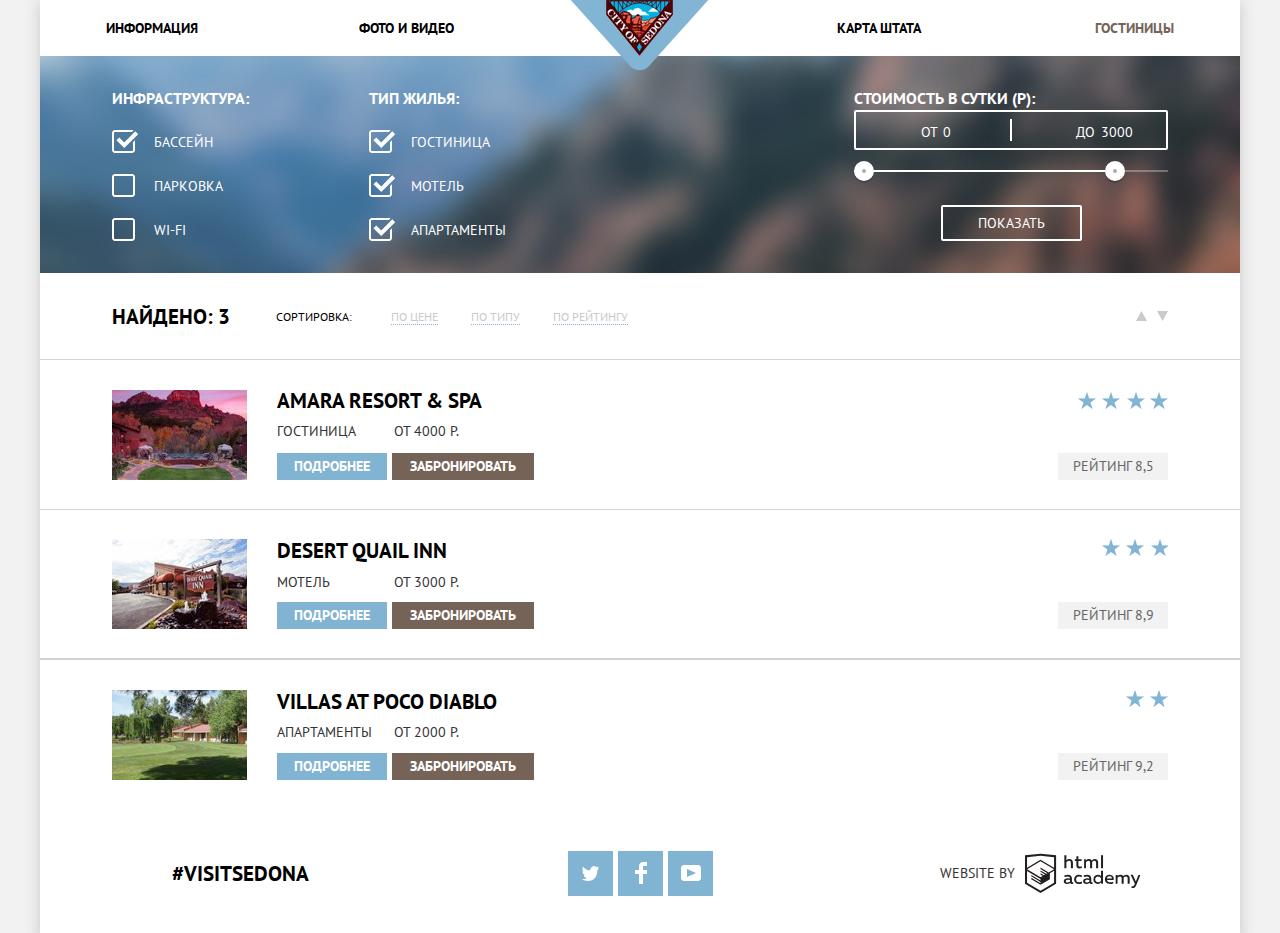
==== commit 7965ffb8: "+++" ====
--- a/hotels.html
+++ b/hotels.html
@@ -5,7 +5,7 @@
     <title>Седона-Отели</title>
     <link rel="stylesheet" href="css/normalize.css">
     <link rel="stylesheet" href="https://fonts.googleapis.com/css?family=PT+Sans:400,700">
-    <link rel="stylesheet" href="css/styles.css">
+    <link rel="stylesheet" href="css/min-styles.css">
   </head>
   <body>
    <div class="body-container">
@@ -61,7 +61,7 @@
                               <div class="bar"></div>
                           </div>
                             <div class="range-toggle range-toggle-min" aria-label="курсор стоимость от"></div>
-                            <div class="range-toggle range-toggle-max" aria-labrl="курсор стоимость до"></div>
+                            <div class="range-toggle range-toggle-max" aria-label="курсор стоимость до"></div>
               </div>
               <button class="btn-transparent" type="submit" aria-label="Показать результат поиска">Показать</button>
           </div>
@@ -91,12 +91,12 @@
                 <polyline class="sort-button" fill="#cacaca" points="5.5,10 0,0 11,0 "/>
                 </svg>
             </a>       
-                    </div>
+             </div>
         </div>
     </section>
 
     <section class="hotels-results">
-
+       <h2 class="visually-hidden">Результаты поиска отелей</h2>
       <div class="result-item">
           <div class="flex-img"><img src="img/amara-resort.jpg" width="135" height="90" alt="AMARA RESORT &amp; SPA" title="AMARA RESORT &amp; SPA"></div>
         <div class="box-flex">
@@ -162,7 +162,7 @@
               
             <div class="footer-social">
               <ul class="footer-links">
-                <li><a class="social-button" href="#"><img src="img/t.svg" width="17" height="15" alt="Twitter icon" title="Наш Twitter"aria-label="наш твитер"></a></li>
+                <li><a class="social-button" href="#"><img src="img/t.svg" width="17" height="15" alt="Twitter icon" title="Наш Twitter" aria-label="наш твитер"></a></li>
                 <li><a class="social-button" href="#"><img src="img/fb-icon.svg" width="12" height="22" alt="Facebook icon" title="Наш Facebook" aria-label="наш фейсбук"></a></li>
                 <li><a class="social-button" href="#"><img src="img/youtube.svg" width="20" height="16" alt="Youtube icon" title="Наш Youtube" aria-label="нащ ютуб"></a></li>
               </ul>
--- a/css/min-styles.css
+++ b/css/min-styles.css
@@ -0,0 +1 @@
+.intro-box,.main-linkslist{display:-webkit-box;display:-ms-flexbox}.main-linkslist a,body{font-size:14px;text-transform:uppercase}.feature-list h3,.main-linkslist a,body{text-transform:uppercase}.body-container{margin:auto;-webkit-box-shadow:0 5px 12px 2px rgba(194,194,194,.72);-moz-box-shadow:0 5px 12px 2px rgba(194,194,194,.72);box-shadow:0 5px 12px 2px rgba(194,194,194,.72);box-sizing:border-box;max-width:1200px}body{padding-left:40px;padding-right:40px;color:#333;font-weight:400;line-height:21px;font-family:"PT Sans",Arial,sans-serif;background-color:#f2f2f2}.intro-box h1,.main-linkslist a,.main-text-under{font-family:"PT Sans",Arial,sans-serif;line-height:26px}.intro-box,.main-nav,.top-text{background-color:#fff}a{text-decoration:none}.main-nav{position:relative;height:56px}.header-logo{position:absolute;bottom:-1px;left:50%;top:34%;z-index:1;transform:translate(-50%,-50%)}.feature-list,.footer-links,.main-linkslist{list-style:none}.main-linkslist{padding-left:5.5%;padding-right:5.5%;display:flex;justify-content:space-between;margin:0}.main-linkslist li{width:20%;padding-top:15px}.main-linkslist li:first-child{text-align:left;padding-right:2.27%}.main-linkslist li:nth-child(2){text-align:left;padding-right:9%}.main-linkslist li:last-child,.main-linkslist li:nth-child(3){text-align:right;padding-left:2.27%}.feature-left,.feature-list,.feature-right-bridge,.intro-box,.top-text,aside{text-align:center}.main-linkslist a{color:#000;font-weight:700}.main-linkslist a:focus,.main-linkslist a:hover{color:#81b3d2}.main-linkslist a:active{color:#cacaca}.current-page a{color:#766357}.top-text{position:relative;height:510px;background-image:url(../img/background-photo.jpg);background-repeat:no-repeat;background-size:cover;background-position:50% 21%}.feature-left-bridge,.feature-right{background-repeat:no-repeat;background-size:cover;background-position:50% 54%}.shape-top{position:absolute;bottom:0;left:0;width:100%}.welcome{margin-top:76px}.intro-box{display:flex;flex-direction:column;align-items:center;justify-content:center;height:215px}.feature-left,.main-features{display:-webkit-box;display:-ms-flexbox}.intro-box h1{font-size:21px;color:#000;font-weight:700;padding-top:5px}.main-text-under{font-size:14px;color:#333;font-weight:400}.main-features{display:flex;flex-direction:row;width:100%}.feature-left{display:flex;flex-direction:column;justify-content:space-between;align-items:center;background-color:#81b3d2;width:33%;height:255px;color:#fff;padding:47px 0 60px;box-sizing:border-box}.feature-list,.main-features-reverse{display:-webkit-box;display:-ms-flexbox}.feature-left h2,.feature-left p,.feature-list{padding:0;margin:0}.feature-right{background-color:#fff;background-image:url(../img/Layer-10.jpg);width:67%;height:255px}.feature-list h3{font-size:21px;font-family:"PT Sans";color:#000;font-weight:700;line-height:21px}aside h3,aside p{font-family:"PT Sans",Arial,sans-serif}.feature-list{width:100%;display:flex;flex-direction:row;justify-content:space-around}.feature-list li{width:33%}.main-features-reverse{display:flex;flex-direction:row}.feature-box,.feature-right-bridge{display:-webkit-box;display:-ms-flexbox}.feature-right-bridge{display:flex;flex-direction:column;justify-content:space-between;align-items:center;background-color:#81b3d2;width:33%;height:255px;color:#fff;padding:47px 0 60px;box-sizing:border-box}.feature-right-bridge h2,.feature-right-bridge p{margin:0;padding:0}.feature-left-bridge{background-color:#fff;background-image:url(../img/Layer-5.jpg);width:67%;height:255px}.feature-box,.feature-box ul{height:330px}.feature-box{background-color:#fff;display:flex;justify-content:center;align-items:center}.feature-box li,.second-feature-box{display:-webkit-box;display:-ms-flexbox}.feature-box li{height:100%;display:flex;flex-direction:column;justify-content:space-between;align-items:center;padding:60px 0 80px;box-sizing:border-box}.feature-box h3,.feature-box p,.second-feature-box h3,.second-feature-box p{margin:0;padding:0}.second-feature-box{display:flex;justify-content:center;align-items:center;height:255px;background-color:#f2f2f2}.second-feature-box li,aside{display:-webkit-box;display:-ms-flexbox;flex-direction:column}.second-feature-box ul{height:255px}.second-feature-box li{height:100%;display:flex;justify-content:space-between;align-items:center;padding:49px 0 60px;box-sizing:border-box}aside{background-color:#fff;height:295px;display:flex;justify-content:space-between;align-items:center}.footer-wrap,.main-footer{display:-webkit-box;display:-ms-flexbox}aside h3{font-size:30px;line-height:36px;font-weight:700;margin-top:57px;margin-bottom:0;padding:0}aside p{font-size:14px;line-height:24px;font-weight:400;padding-bottom:24px;color:#000}.position-box{position:relative}.first-calendar{position:absolute;right:5px;top:4.5px;opacity:.3}.first-calendar:hover,.second-calendar:hover{opacity:1}.first-calendar:active,.second-calendar:active{fill:#81b3d2}.second-calendar{position:absolute;right:5px;top:70px;opacity:.3}.kids-minus,.kids-plus,.position-minus,.position-plus{color:#a9a9a9;font-size:30px;position:absolute;top:24%}.position-plus{right:4%}.position-minus{left:56%}.kids-plus{right:5%}.kids-minus{left:42%}.kids-minus:hover,.kids-plus:hover,.position-minus:hover,.position-plus:hover{color:#000}.kids-minus:active,.kids-plus:active,.position-minus:active,.position-plus:active{color:#81b3d2}.hash,.search2{color:#000}.adults-line{width:50%}.kids-line{width:62%}.main-footer{display:flex;flex-direction:column;position:relative;height:595px;background-color:#fff}.footer-wrap,.hotel-footer{flex-direction:row;height:120px;background-color:#fff}.hotels-form p{margin:0;padding:0;font-size:16px;line-height:21px;font-weight:700;font-family:"PT Sans",Arial,sans-serif}.hash,.search-top,.search2{font-size:21px}.form-button,.position-box input,.position-box label,.position-box-people input,.position-box-people label,.search-top,.search2{line-height:26px;font-weight:700;font-family:"PT Sans",Arial,sans-serif;text-transform:uppercase}.footer-wrap{display:flex;padding-bottom:5px;justify-content:flex-start;align-items:center;opacity:.9;width:100%;position:absolute;bottom:0;z-index:5}.footer-links,.hotel-footer{display:-webkit-box;display:-ms-flexbox}.hotel-footer{display:flex;padding-top:4px;justify-content:flex-start;align-items:center}.footer-links{display:flex;flex-direction:row;justify-content:center;margin:0;padding:0}.footer-social,.social-button{display:-webkit-box;display:-ms-flexbox}.footer-social,.found{justify-content:flex-start}.footer-social{display:flex;align-items:center;padding-left:21.6%;width:150px}.social-button{display:flex;justify-content:center;align-items:center;width:45px;height:45px;margin-right:5px;background-color:#81b3d2;box-sizing:inherit}.website-link a,.website-logo{display:-webkit-box;display:-ms-flexbox}.social-button:hover{background-color:#669ec0}.social-button:active{background-color:#5496bd}.social-button img:active{opacity:.3}.hash{font-weight:700;padding-left:11%}.website-logo{display:flex;align-items:center;justify-content:center;padding-left:18.1%}.website-span{min-width:80px}svg:hover .html-logo{fill:#669ec0}svg:active .html-logo{fill:#bdbbbc}.website-link a{display:flex;flex-direction:column;justify-content:center;align-items:center}.search-hotel-form,.search-top{display:-webkit-box;display:-ms-flexbox}.website-link,.website-span{padding-left:5px}.search-form{width:570px;height:480px}.map{width:100%;height:595px;border:0}.search-hotel-form{display:flex;animation:bounce .4s;z-index:12;flex-direction:column;justify-content:flex-start;align-items:center;width:47.5%;background:#fff;position:absolute;top:2171px;left:26.25%;height:400px;-webkit-box-shadow:0 17px 25px 5px rgba(204,204,204,.52);-moz-box-shadow:0 17px 25px 5px rgba(204,204,204,.52);box-shadow:0 17px 25px 5px rgba(204,204,204,.52)}.search-hide{display:none}@keyframes bounce{0%{transform:translateY(900px)}100%,70%,90%{transform:translateY(0)}}.search-top{display:flex;justify-content:center;align-items:center;width:570px;background-color:#766357;height:87px;color:#fff;border-style:none}.flex-align,.position-box{display:-webkit-box;display:-ms-flexbox;box-sizing:inherit}.search-top:hover{background-color:#604e43}.search-top:active{background-color:#503e33;color:#928a85}.search-top h3{color:#fff}.form-text{background-color:#f2f2f2}.form-text:hover{background-color:#ebebeb}.form-text:focus{background-color:#fff;border:1px solid #e5e5e5}.position-box{display:flex;flex-direction:column;margin-top:55px}.flex-adults,.flex-align{justify-content:space-between}.flex-align{display:flex;align-items:center;margin-bottom:30px}.flex-adults,.flex-kids{display:-webkit-box;display:-ms-flexbox;position:relative}.position-box input{width:73%;height:35px;padding-left:12px;box-sizing:inherit}.flex-adults{display:flex;align-items:center;width:225px}.flex-kids{display:flex;justify-content:space-between;align-items:center;width:40%}.form-wrapper,.position-box-people{display:-webkit-box;display:-ms-flexbox}.position-box-people{width:100%;display:flex;flex-direction:row;justify-content:space-between;margin-bottom:48px;box-sizing:inherit}.position-box-people input{background-color:#f2f2f2;height:35px;text-align:center;box-sizing:inherit}.position-box input,.position-box label,.position-box-people input,.position-box-people label{font-size:14px;color:#000;border-style:hidden}.form-button{width:460px;height:60px;background-color:#81b3d2;font-size:21px;color:#fff;border-style:none}.form-button:hover{background-color:#669ec0}.form-button:active{background-color:#5496bd;color:#94b9d2}.hotels-form{height:217px;background-color:#fff;background-image:url(../img/hotels-background.jpg);background-repeat:no-repeat;background-size:cover;background-position:center}.form-wrapper{display:flex;flex-direction:row;padding:0 72px;justify-content:flex-start;height:217px}.form-types{margin-left:11.4%}.form-table{margin-left:auto}.form-infra span,.form-types span{font-size:16px;font-family:"PT Sans",Arial,sans-serif;color:#fff;font-weight:700;text-transform:uppercase}.form-infra,.form-table,.form-types{display:-webkit-box;display:-ms-flexbox;display:flex;flex-direction:column;justify-content:space-between;padding:32px 0;height:100%;box-sizing:border-box;color:#fff;font-weight:700}.form-infra label,.form-table label,.form-types label{font-size:14px;font-family:"PT Sans",Arial,sans-serif;color:#fff;font-weight:400;text-transform:uppercase}.form-infra input[type=checkbox],.form-infra input[type=checkbox]:checked,.form-types input[type=checkbox],.form-types nput[type=checkbox]:checked{display:none}.form-infra label,.form-types label{padding-left:42px;padding-top:2px;box-sizing:inherit}.form-infra input[type=checkbox]:checked+label,.form-types input[type=checkbox]:checked+label{content:"";display:inline-block;height:23px;max-width:150px;vertical-align:middle;background-image:url(../img/method.svg);background-repeat:no-repeat}.form-infra input[type=checkbox]+label,.form-types input[type=checkbox]+label{content:"";display:inline-block;height:23px;vertical-align:middle;background-image:url(../img/checkbox-off.svg);background-repeat:no-repeat}.filter-range{width:330px;color:#fff;text-transform:uppercase}.filter-range-title{margin-bottom:9px;font-weight:600;font-size:16px;line-height:21px}.price-controls{position:relative;height:36px;margin-bottom:20px;font-size:0;border:2px solid #fff;border-radius:2px}.price-controls::after{content:"";position:absolute;top:50%;left:50%;width:2px;height:22px;background:#fff;transform:translate(-50%,-50%)}.price-controls label{display:inline-block;font-size:14px;line-height:38px;vertical-align:top;cursor:pointer}.price-controls .max-price,.price-controls .min-price{width:90px;padding-left:65px}.price-controls input{width:50px;min-height:35px;margin:0;color:inherit;font:inherit;background:0 0;border:none}.found,.hotel-name,.sort-section{font-family:"PT Sans",Arial,sans-serif;text-transform:uppercase}.range-controls{position:relative;margin-bottom:32px}.range-controls .scale{height:2px;background:rgba(255,255,255,.3)}.range-controls .bar{width:80%;height:2px;background:#fff}.range-toggle{position:absolute;top:-9px;width:4px;height:4px;background:#ababab;border:8px solid #fff;border-radius:50%;box-shadow:0 2px 1px 0 rgba(0,1,1,.2);cursor:pointer}.range-toggle:hover{background:#1c4f80}.range-toggle-min{left:0}.range-toggle-max{left:80%}.btn-transparent{display:block;margin:0 auto;padding:6px 35px;font-size:14px;line-height:20px;color:#fff;text-transform:uppercase;background:0 0;border:2px solid #fff;border-radius:2px;cursor:pointer}.btn-transparent:hover{color:#000;background:#fff}.search-results{display:-webkit-box;display:-ms-flexbox;display:flex;flex-direction:row;height:86px;padding:0 72px;background-color:#fff;box-sizing:inherit}.found,.sort-buttons{display:-webkit-box;display:-ms-flexbox}.search-results ul{padding:0}.sort-buttons{display:flex;align-items:center;margin-left:auto}.sort-button:nth-child(2){margin-left:10px}svg:active .sort-button{opacity:1;fill:#81b3d2}.found{display:flex;align-items:center;font-size:21px;color:#000;font-weight:700;width:13%}.sort-found{display:-webkit-box;display:-ms-flexbox;display:flex;justify-content:flex-start;align-items:center;width:87%;margin-left:auto}.sort-section li:first-child{margin-right:36px;margin-left:27px;color:#000}.sort-section li:nth-child(2),.sort-section li:nth-child(3){margin-right:30px}.sort-section{font-size:12px;line-height:18px;font-weight:400;color:#cacaca}.sort-section a:link{color:#cacaca;border-bottom:1px dotted #81b3d2}.sort-section a:hover{color:#81b3d2;border-bottom:1px dotted #81b3d2}.sort-section a:active{color:#000;border-bottom-style:none}.search-results li{display:inline-block;vertical-align:middle}.flex-img,.result-item{display:-webkit-box;display:-ms-flexbox}.result-item{display:flex;flex-direction:row;justify-content:flex-start;align-items:center;height:150px;box-sizing:border-box;width:100%;padding:30px 72px;border-top:1px solid #d3d3d3;background-color:#fff}.result-item:nth-child(3){border-bottom:1px solid #d3d3d3}.flex-img{display:flex;justify-content:center;align-items:center}.box-flex,.hotel-flex{display:-webkit-box;display:-ms-flexbox}.box-flex{display:flex;flex-direction:column;justify-content:space-between;width:100%;height:90px;margin-left:30px}.three-stars,.two-stars{margin-left:auto;overflow:hidden}.hotel-name{font-size:21px;max-width:500px;color:#000;font-weight:700}.hotel-name:hover{color:#81b3d2}.hotel-name:active{color:#cacaca}.three-stars{width:66px}.two-stars{width:42px}.hotel-flex{display:flex;flex-direction:row;justify-content:space-between;align-items:center}.hotel-details,.hotel-price{display:-webkit-box;display:-ms-flexbox}.hotel-flex h3{margin:0;padding:0}.hotel-price{display:flex;flex-direction:row;justify-content:space-between;align-items:flex-end;width:182px}.hotel-details{display:flex;justify-content:flex-start;flex-direction:row}.button-book,.button-details{display:-webkit-box;display:-ms-flexbox;justify-content:center;font-weight:700;height:27px;font-size:14px;font-family:"PT Sans",Arial,sans-serif;text-transform:uppercase}.button-details{display:flex;align-items:center;width:110px;background-color:#81b3d2;color:#fff;margin-right:5px}.button-details:hover{background-color:#669ec0}.button-details:active{background-color:#5496bd;color:#88b6d1}.button-book{display:flex;align-items:center;width:142px;background-color:#766357;color:#fff}.button-book:hover{background-color:#604e43}.button-book:active{background-color:#503e33;color:#857871}.rate-info{display:-webkit-box;display:-ms-flexbox;display:flex;justify-content:center;align-items:center;height:27px;width:110px;background-color:#f2f2f2;font-size:14px;font-family:"PT Sans",Arial,sans-serif;color:#666;font-weight:400;text-transform:uppercase;margin-left:auto}.search-hotel-form input{border:1px solid #fff}.visually-hidden{position:absolute;width:1px;height:1px;margin:-1px;border:0;padding:0;clip:rect(0 0 0 0);overflow:hidden}